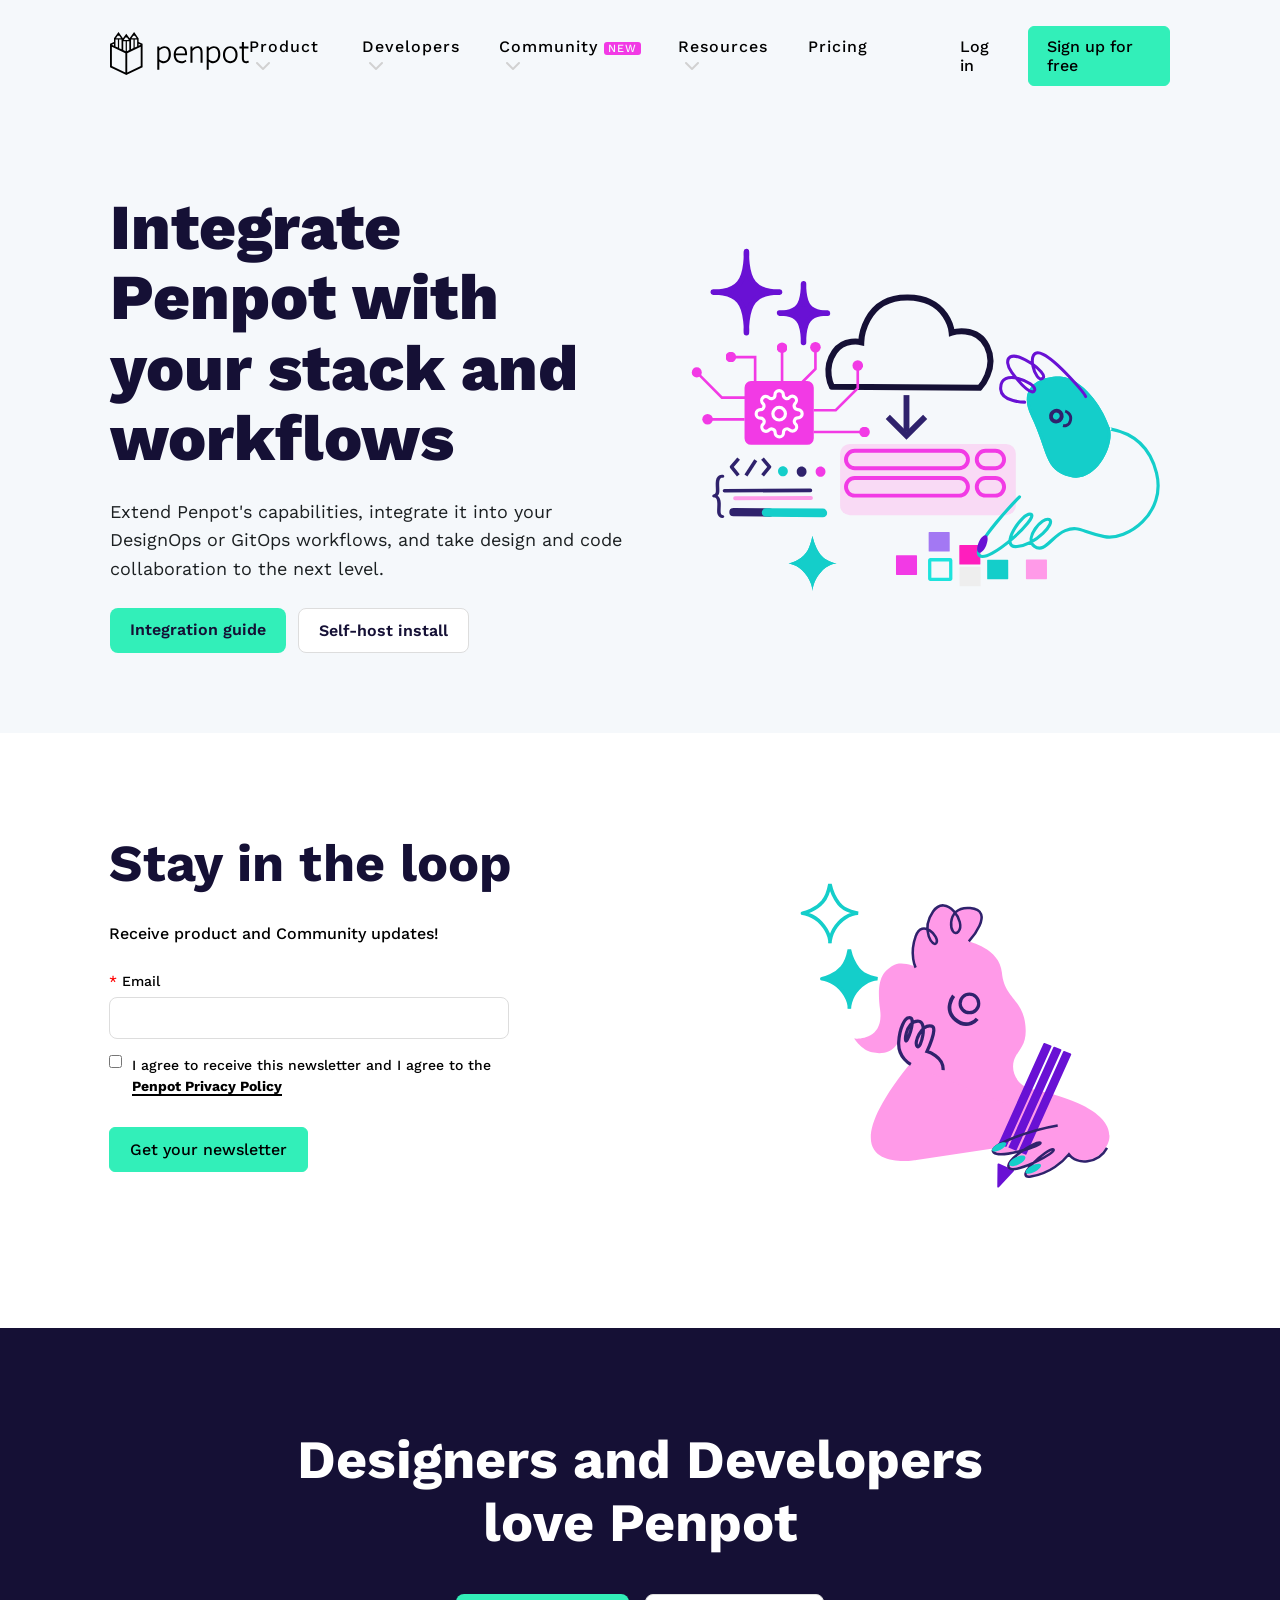
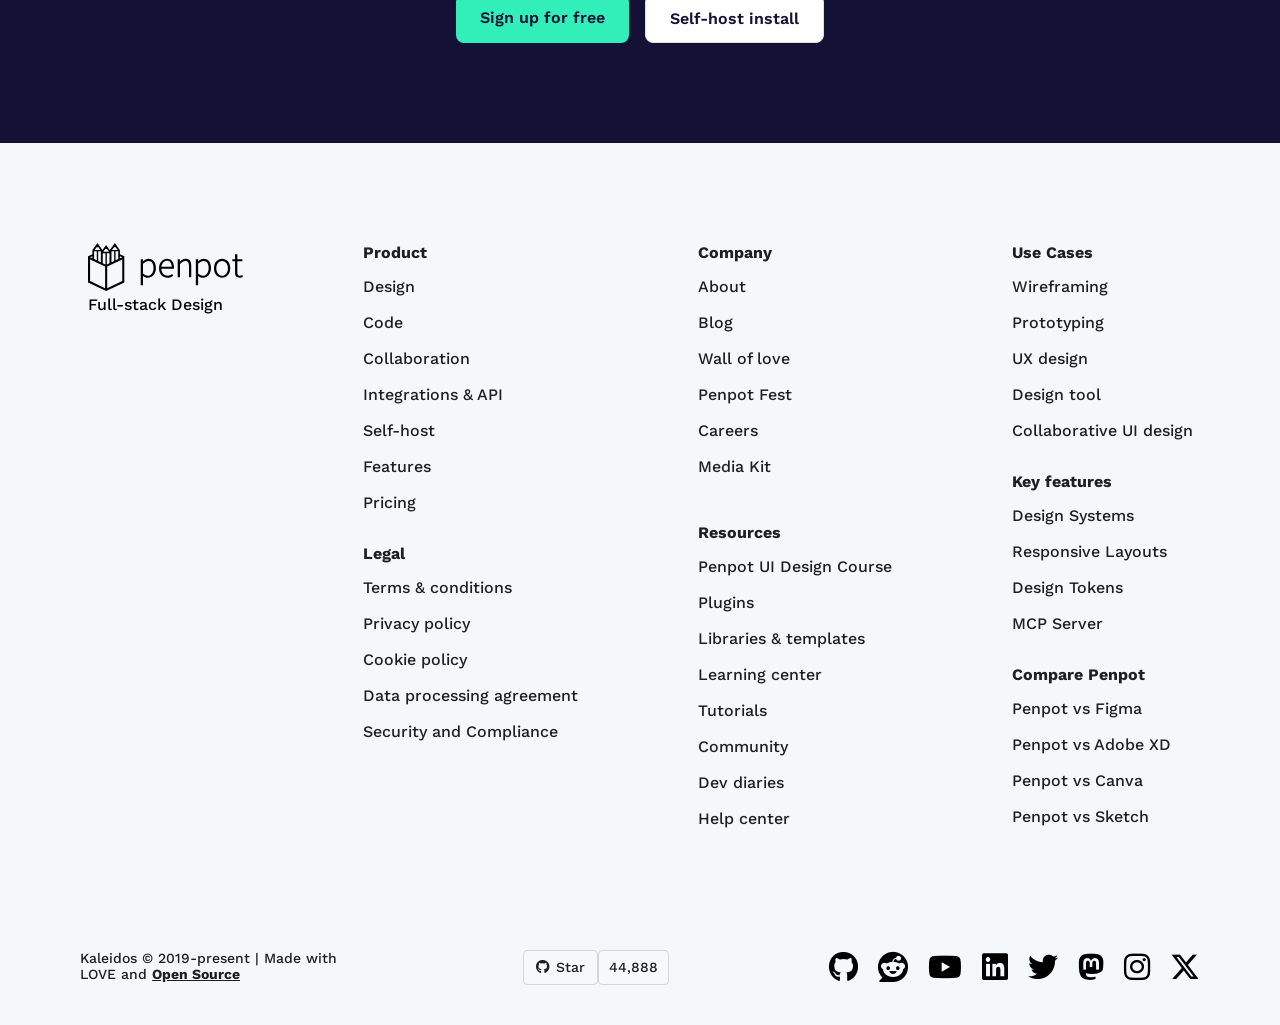
==== index2.html @ 2dfc6cdd "vtoroiPage" ====
<!DOCTYPE html>
<html lang="en">

<head>
    <meta charset="UTF-8">
    <meta name="viewport" content="width=device-width, initial-scale=1.0">
    <title>Penpot2</title>
    <link href="https://fonts.googleapis.com/css2?family=Work+Sans:wght@400;500;600;700&display=swap" rel="stylesheet">
    <link rel="stylesheet" href="https://cdnjs.cloudflare.com/ajax/libs/font-awesome/6.5.0/css/all.min.css">
    <link rel="stylesheet" href="style.css">
    <link rel="stylesheet" href="integration.css">
</head>

<body>
    <div class="wrapper">
        <header>
            <div class="header-logo">
                <a href=""> <img src=".\image\penpot-logo.svg" alt=""> </a>
            </div>

            <nav class="header-nav">
                <div class="nav-item">
                    <a style class="nav-item-seruy" href="">Product <i class="fa-solid fa-chevron-down"></i></a>
                    <div class="dropdown">
                        <a href="">Design</a>
                        <a href="">Code</a>
                        <a href="">Collaboration</a>
                    </div>
                </div>
                <div class="nav-item">
                    <a href="" class="nav-item-seruy">Developers <i class="fa-solid fa-chevron-down"></i></a>
                    <div class="dropdown">
                        <a href="">Self-host</a>
                        <a href="">Integration & API</a>
                        <a href="">Technical Guide</a>
                        <a href="">Changelog</a>
                    </div>
                </div>
                <div class="nav-item">
                    <a href="" class="nav-item-seruy">Community <span class="heaver-nav-badge">NEW</span> <i
                            class="fa-solid fa-chevron-down"></i></a>
                    <div class="dropdown">
                        <a href="">Community space</a>
                        <a href="">Wall of love</a>
                        <a href="">Blog</a>
                        <a href="">Penpost Fest</a>
                        <a href="" class="nav-item-seruy ambassador-link">
                            <div>
                                Ambassador
                                <br>
                                program
                            </div>
                            <span class="heaver-nav-badge-mini">NEW</span>
                        </a>
                    </div>
                </div>
                <div class="nav-item">
                    <a href="" class="nav-item-seruy">Resources <i class="fa-solid fa-chevron-down"></i></a>
                    <div class="dropdown">
                        <a href="">Design</a>
                        <a href="">Code</a>
                        <a href="">Collaboration</a>
                    </div>
                </div>
                <a href="">Pricing</a>

            </nav>

            <div class="header-btns">
                <a href="" class="btn-login">Log in</a>
                <a href="" class="btn-signup">Sign up for free</a>
            </div>
        </header>

    </div>


    <main>

        <div class="wrapper">
            <section class="hero">
                <div class="hero-text">
                    <h1>Integrate Penpot with your stack and workflows</h1>
                    <p>Extend Penpot's capabilities, integrate it into your DesignOps or GitOps workflows, and take
                        design and code collaboration to the next level.</p>
                    <div class="hero-btns">
                        <a href="" class="btn-green">Integration guide</a>
                        <a href="" class="btn-white">Self-host install</a>
                    </div>
                </div>

                <div class="hero-image">
                    <img src="./image/claude.svg" alt="">
                </div>
            </section>
        </div>


        <section class="section10">
            <div class="section10-text">
                <h2>Stay in the loop</h2>
                <p>Receive product and Community updates!</p>
                <form>
                    <div class="form-group">
                        <label><span class="required">*</span> Email</label>
                        <input type="email" placeholder="">
                    </div>

                    <div class="checkbox-group">
                        <input type="checkbox" id="agree">
                        <label for="agree">
                            I agree to receive this newsletter and I agree to the
                            <a href="">Penpot Privacy Policy</a>
                        </label>
                    </div>
                </form>

                <a href="" class="btn-gettt">Get your newsletter</a>
            </div>

            <img src="./image\pink.svg" alt="">
        </section>
        <section class="section-dark">
            <h2>Designers and Developers <br> love Penpot</h2>
            <div class="section-dark-btns">
                <a href="" class="btn-green">Sign up for free</a>
                <a href="" class="btn-white">Self-host install</a>
            </div>
        </section>
    </main>

    <div class="wrapper">
        <footer>
            <div class="footer25">
                <div>
                    <img src=".\image\cutor.svg" alt="">
                    <p>Full-stack Design</p>
                </div>
                <div class="footer25-col">

                    <h4>Product</h4>
                    <a href="">Design</a>
                    <a href="">Code</a>
                    <a href="">Collaboration</a>
                    <a href="">Integrations & API</a>
                    <a href="">Self-host</a>
                    <a href="">Features</a>
                    <a href="">Pricing</a>

                    <p></p>

                    <h4>Legal</h4>
                    <a href="">Terms & conditions</a>
                    <a href="">Privacy policy</a>
                    <a href="">Cookie policy</a>
                    <a href="">Data processing agreement</a>
                    <a href="">Security and Compliance</a>

                </div>

                <div class="footer25-col">
                    <h4>Company</h4>
                    <a href="">About</a>
                    <a href="">Blog</a>
                    <a href="">Wall of love</a>
                    <a href="">Penpot Fest</a>
                    <a href="">Careers</a>
                    <a href="">Media Kit</a>

                    <p></p>
                    <p></p>

                    <h4>Resources</h4>
                    <a href="">Penpot UI Design Course</a>
                    <a href="">Plugins</a>
                    <a href="">Libraries & templates</a>
                    <a href="">Learning center</a>
                    <a href="">Tutorials</a>
                    <a href="">Community</a>
                    <a href="">Dev diaries</a>
                    <a href="">Help center</a>
                </div>
                <div class="footer25-col">
                    <h4>Use Cases</h4>
                    <a href="">Wireframing</a>
                    <a href="">Prototyping</a>
                    <a href="">UX design</a>
                    <a href="">Design tool</a>
                    <a href="">Collaborative UI design</a>

                    <p></p>

                    <h4>Key features</h4>
                    <a href="">Design Systems</a>
                    <a href="">Responsive Layouts</a>
                    <a href="">Design Tokens</a>
                    <a href="">MCP Server</a>

                    <p></p>

                    <h4>Compare Penpot</h4>
                    <a href="">Penpot vs Figma</a>
                    <a href="">Penpot vs Adobe XD</a>
                    <a href="">Penpot vs Canva</a>
                    <a href="">Penpot vs Sketch</a>
                </div>
            </div>

            <div class="footer50">
                <div class="kaleidos">
                    <span>Kaleidos © 2019-present | Made with LOVE and <a href="">Open Source</a></span>
                </div>

                <div class="github">
                    <a href="" class="github1"> <i class="fa-brands fa-github"></i> Star</a>
                    <a href="" class="github2">44,888</a>
                </div>

                <div class="social-links">
                    <a href=""><i class="fa-brands fa-github"></i></a>
                    <a href=""><i class="fa-brands fa-reddit"></i></a>
                    <a href=""><i class="fa-brands fa-youtube"></i></a>
                    <a href=""><i class="fa-brands fa-linkedin"></i></a>
                    <a href=""><i class="fa-brands fa-twitter"></i></a>
                    <a href=""><i class="fa-brands fa-mastodon"></i></a>
                    <a href=""><i class="fa-brands fa-instagram"></i></a>
                    <a href=""><i class="fa-brands fa-x-twitter"></i></a>
                </div>
            </div>

        </footer>
    </div>

</body>

</html>
---- style.css ----
* {
    margin: 0;
    padding: 0;
    box-sizing: border-box;
    font-family: 'Work Sans', sans-serif;
    font-weight: 500;
}

body {
    background-color: #F5F8FB;
}

.wrapper {
    max-width: 1440px;
    margin: 0 auto;
}

.top-banner {
    background: #1a1a1a;
    display: flex;
    align-items: center;
    justify-content: center;
    gap: 30px;
    padding: 9px 20px;
    font-size: 16px;
    letter-spacing: 1px;
}

.top-banner p {
    color: #F5F8FB;
    margin: 0;
}

.banner-btn {
    color: #F5F8FB;
    text-decoration: none;
    border: 1px solid #F5F8FB;
    padding: 6px 16px;
    border-radius: 6px;
}

.banner-btn:hover {
    background: #F5F8FB;
    color: #1a1a1a;
}

header {
    position: sticky;
    top: 0;
    background-color: #F5F8FB;
    display: flex;
    align-items: center;
    justify-content: space-between;
    padding: 26px 110px;
    z-index: 100;
}

.header-logo {
    width: 155px;
    height: 48px;
}

.header-nav {
    display: flex;
    gap: 27px;
    margin-right: 74px;
    letter-spacing: 1px;
}

.header-nav a {
    text-decoration: none;
    color: black;
}

.header-nav a i {
    color: #d1d1d1;
    margin-left: 6px;
}

.header-nav a:hover i {
    color: black;
}

.heaver-nav-badge {
    color: #F5F8FB;
    background: #F23AE5;
    font-size: 11px;
    border-radius: 3px;
    padding: 0 4px;
    margin-right: 4px;
}

.heaver-nav-badge-mini {
    color: #F5F8FB;
    background: #F23AE5;
    font-size: 11px;
    border-radius: 3px;
    padding: 0 4px;
    margin-top: 12px;
}

.nav-item {
    position: relative;
}

.dropdown {
    display: none;
    position: absolute;
    top: 100%;
    left: -8px;
    background: white;
    border-radius: 8px;
    box-shadow: 0 4px 20px rgba(0, 0, 0, 0.1);
    padding: 10px 0;
    min-width: 240px;
}

.dropdown a {
    display: block;
    padding: 10px 20px;
    color: black;
}

.dropdown a:hover {
    background: #f5f5f5;
}

.nav-item-seruy:hover {
    color: #1C2022A6;
    transition: 1s ease;
}

.nav-item:hover .dropdown {
    display: block;
}

.ambassador-link {
    display: flex !important;
    justify-content: space-between;
    align-items: flex-start;
    gap: 10px;
}

.header-btns {
    display: flex;
    align-items: center;
    gap: 10px;
}

.header-btns a {
    color: black;
    text-decoration: none;
}

.btn-login {
    padding: 10px 18px;
    border-radius: 6px;
    transition: 0.7s ease;
}

.btn-login:hover {
    background-color: black;
    color: #32EFB9;
}

.btn-signup {
    background-color: #32EFB9;
    border: 1px solid #32EFB9;
    border-radius: 6px;
    padding: 10px 18px;
}

.btn-signup:hover {
    color: #32EFB9;
    background-color: black;
    border: 1px solid black;
}

.section1 {
    display: flex;
    flex-direction: column;
    align-items: flex-start;
    gap: 30px;
    padding: 30px 115px;
}

.release {
    background-color: #DDE3E9;
    font-size: 12px;
    border-radius: 6px;
    padding: 9px 20px;
    display: inline-flex;
}

.release p {
    display: inline;
    color: #1C2022A6;
    border-bottom: 1px solid transparent;
}

.release a {
    text-decoration: none;
    color: black;
}

.release a:hover {
    border-bottom: 1px solid black;
}

.section1-title h1 {
    color: #151035;
    font-size: 72px;
    font-weight: 700;
    letter-spacing: -2px;
    line-height: 1;
}

.section1-span {
    color: #00D1B8;
    font-weight: 900;
}

.section1-text {
    font-weight: 400;
    font-size: 18px;
    line-height: 1.5;
}

.section1-btns {
    display: flex;
    gap: 20px;
    animation: fadeIn 3s ease forwards;
}

.section1-btns a {
    color: black;
    text-decoration: none;
}

.btn-itsfree {
    background-color: #32EFB9;
    border-radius: 8px;
    padding: 13px 18px;
}

.btn-itsfree:hover {
    background-color: black;
    color: #32EFB9;
}

.btn-selfhost {
    background-color: white;
    border-radius: 8px;
    padding: 13px 18px;
}

.btn-selfhost:hover {
    background-color: black;
    color: white;
}

.section1-mini {
    color: #1C2022A6;
    font-size: 12px;
    text-decoration: none;
}

.section2 {
    padding: 20px 70px;
}

video {
    height: 730px;
    width: 100%;
    object-fit: cover;
    border-radius: 12px;

}

.section3 {
    padding: 20px 70px;
}

.section3-title {
    margin-top: 100px;
}

.section3-title h2 {
    font-size: 54px;
    color: #151035;
    font-weight: 700;
    text-align: center;
}

.section3-title span {
    color: #F23AE5;
    font-weight: 700;
}

.section3-title p {
    color: #1C2022A6;
    text-align: center;
    font-size: 32px;
    margin-top: 45px;
}

@keyframes fadeIn {
    from {
        opacity: 0;
    }

    to {
        opacity: 1;
    }
}

.section3-title {
    animation: fadeIn 3s ease forwards;
}

.section3 img {
    padding: 90px 120px;
}

.section4 {
    padding: 100px 0px;
}

.section4-title h2 {
    font-size: 54px;
    color: #151035;
    font-weight: 700;
    text-align: center;
}

.section4-title span {
    color: #C8A2FF;
    font-weight: 700;
}

.section4-parallax {
    display: flex;
    flex-direction: column;
    align-items: flex-start;
    gap: 10px;
    padding: 70px 0px;
}

.real-btn-1 {
    padding: 50px 170px;
    background: white;
    cursor: pointer;
    border: none;
    border-left: 4px solid #00D1B8;
    display: flex;
    text-align: left;
}

.textInButton {
    display: flex;
    text-align: left;
}



.section5 {
    display: flex;
    align-items: center;
    gap: 190px;
    padding: 80px 0px;
    padding-left: 50px;
    padding-right: 194px;
}

.section5-text {
    display: flex;
    flex-direction: column;
    gap: 20px;
}

.section5 img {
    width: 514px;
    height: 467px;
}

.section5 h3 {
    font-size: 32px;
    color: #151035;
    font-weight: 800;
}

.section5 p {
    font-size: 18px;
    font-weight: 400;
    line-height: 1.5;
}

.section5 a {
    text-decoration: none;
    font-size: 16px;
    color: #1B1B18;
    border-radius: 8px;
    background-color: white;
    padding: 12px 20px;
    align-self: flex-start;
}

.section5 a:hover {
    background-color: black;
    color: white;
}

.section6 {
    display: flex;
    align-items: center;
    gap: 100px;
    padding: 50px 0px;
    padding-left: 50px;
    padding-right: 220px;
}

.section6-text {
    display: flex;
    flex-direction: column;
    gap: 20px;
}

.section6 h3 {
    font-size: 32px;
    color: #151035;
    font-weight: 700;
}

.section6 p {
    color: #1C2022;
    font-size: 18px;
    line-height: 1.5;
}

.section6 img {
    width: 514px;
    height: 467px;
}

.section7 {
    display: flex;
    align-items: center;
    padding: 40px 0px;
    padding-left: 50px;
    padding-right: 100px;
    gap: 180px;
}

.section7 img {
    width: 514px;
    height: 467px;
}

.section7-text {
    display: flex;
    flex-direction: column;
    gap: 20px;
}

.section7 h3 {
    font-size: 32px;
    color: #151035;
    font-weight: 800;
}

.section7 p {
    font-size: 18px;
    font-weight: 400;
    line-height: 1.5;
}

.section7 a {
    text-decoration: none;
    font-size: 16px;
    color: #1B1B18;
    border-radius: 8px;
    background-color: white;
    padding: 12px 20px;
    align-self: flex-start;
}

.section7 a:hover {
    background-color: black;
    color: white;
}

.section8 {
    display: flex;
    flex-direction: column;
    padding: 100px 0px;
}

.section8-title {
    display: flex;
    flex-direction: column;
    text-align: center;
    gap: 20px;
}

.section8-title h2 {
    color: #151035;
    font-weight: 700;
    font-size: 54px;
}

.section8-title p {
    font-size: 20px;
    color: #1C2022;
    line-height: 1.5;
}

.section8-logos {
    display: flex;
    flex-direction: column;
    padding: 60px 120px;
    gap: 50px;
}

.section8-logos-top {
    display: flex;
    gap: 60px;
}

.section8-logos-pd {
    width: 234px;
    height: 67px;
}

.section8-logos-tdh {
    width: 151px;
    height: 43px;
}

.section-logos-bottom {
    display: flex;
    gap: 30px;
}

.section-logos-bottom img {
    width: 169px;
    height: 49px;
}

.section8-bottom {
    display: flex;
    justify-content: center;
}

.more-love {
    text-decoration: none;
    color: black;
    border-bottom: 2px solid #00D1B8;
}

.section9 {
    display: flex;
    flex-direction: column;
    gap: 80px;
    padding-bottom: 100px;
}

.section9-title {
    display: flex;
    justify-content: center;
}

.section9-title h2 {
    color: #151035;
    font-size: 52px;
    font-weight: 700;
}

.section9-title-span {
    color: #00D1B8;
    font-weight: 700;
}

.cards-container {
    display: flex;
    justify-content: center;
    gap: 20px;
}

.card {
    width: 400px;
    background: white;
    border-radius: 12px;
    overflow: hidden
}

.card-image img {
    width: 400px;
    height: 216px;
    object-fit: cover;
    border-radius: 8px;
}

.card-content {
    padding: 24px;
    display: flex;
    flex-direction: column;
    gap: 16px;
}

.card-content h3 {
    font-size: 24px;
    font-weight: 700;
    color: #151035;
}

.card-content p {
    font-size: 16px;
    line-height: 1.5;
    color: #555;
}

.card-content a {
    text-decoration: none;
    color: #151035;
    align-self: flex-start;
    border-bottom: 2px solid transparent;
}

.card-content a:hover {
    border-bottom: 2px solid #00D1B8;
}

.kaka {
    display: flex;
    justify-content: center;
}

.parasha {
    text-decoration: none;
    color: black;
    background-color: #32EFB9;
    padding: 10px 20px;
    align-self: flex-start;
    display: flex;
    border-radius: 8px;
}

.parasha:hover {
    background-color: black;
    color: #32EFB9;
}

.section10 {
    display: flex;
    justify-content: center ;
    gap: 250px;
    background-color: white;
    padding: 100px 0px;
}

.section10-text {
    display: flex;
    flex-direction: column;
    gap: 30px;
}

.section10-text h2 {
    color: #151035;
    font-weight: 700;
    font-size: 52px;
}

.section10 img {
    width: 410px;
    height: 395px;
}

form {
    display: flex;
    flex-direction: column;
    gap: 16px;
    width: 400px;
}

.form-group {
    display: flex;
    flex-direction: column;
    gap: 8px;
}

.form-group label {
    font-size: 14px;
}

.required {
    color: red;
}

input[type="email"] {
    padding: 10px;
    border: 1px solid #ddd;
    border-radius: 8px;
    outline: none;
    font-size: 16px;
    height: 42px;
}

input[type="email"]:focus {
    border: 1px solid #aaa;
}

.checkbox-group {
    display: flex;
    align-items: flex-start;
    gap: 10px;
}

.checkbox-group label {
    font-size: 14px;
    line-height: 1.5;
}

.checkbox-group a {
    color: black;
    font-weight: 700;
    text-decoration: none;
    border-bottom: 2px solid black;
}

.btn-gettt {
    background-color: #32EFB9;
    border: 1px solid #32EFB9;
    border-radius: 6px;
    padding: 12px 20px;
    text-decoration: none;
    color: black;
    align-self: flex-start;
}

.btn-gettt:hover {
    color: #32EFB9;
    background-color: black;
    border: 1px solid black;
}

.section-dark {
    background-color: #151035;
    display: flex;
    flex-direction: column;
    align-items: center;
    justify-content: center;
    gap: 40px;
    padding: 100px 70px;
    margin-bottom: 100px
}

.section-dark h2 {
    color: white;
    font-size: 54px;
    font-weight: 700;
    text-align: center;
}

.section-dark-btns {
    display: flex;
    gap: 16px;
}

.section-dark-btns a {
    text-decoration: none;
    padding: 14px 24px;
    border-radius: 8px;
    font-weight: 600;
}

.btn-green {
    background-color: #32EFB9;
    color: #151035;
}

.btn-white {
    background-color: white;
    color: #151035;
    border: 1px solid #ddd;
}

.btn-green:hover {
    background-color: white;
}

.btn-white:hover {
    background-color: #151035;
    color: white;
}

.footer25 {
    display: flex;
    justify-content: center;
    gap: 120px;
    padding-bottom: 120px;
}

.footer25 img {
    width: 155px;
    height: 48px;
}

.footer25-col {
    display: flex;
    flex-direction: column;
    gap: 15px;
}

.footer25-col a {
    text-decoration: none;
    color: #1C2022;
    border-bottom: 2px solid transparent;
}

.footer25-col a:hover {
    border-bottom: 2px solid black;
    align-self: flex-start;
}

.footer25-col h4 {
    color: #1C2022;
    font-weight: 700;
}

.footer50 {
    display: flex;
    gap: 160px;
    padding-bottom: 40px;
    margin: 0px 80px;
}

.kaleidos {
    font-size: 14px;
    color: #1C2022;
}

.kaleidos a {
    color: #1C2022;
    font-weight: 700;
}

.social-links {
    display: flex;
    gap: 20px;
    align-items: center;
}

.social-links a {
    color: black;
    text-decoration: none;
    font-size: 30px;
}

.social-links a:hover {
    opacity: 0.6;
}


.github {
    display: flex;
    font-size: 14px;
}

.github a{
    text-decoration: none;
}

.github1 {
    border: 1px solid #d0d7de;
    padding: 6px 12px;
    background-color: #f6f8fa;
    border-radius: 4px;
    display: flex;
    align-items: center;
    gap: 6px;
    transition: background-color 0.2s ease;
    color: #1C2022;
}

.github1:hover {
    background-color: #e8ecf0;
}

.github2 {
    border: 1px solid #d0d7de;
    padding: 6px 10px;
    background-color: #f6f8fa;
    border-radius: 4px;
    display: flex;
    align-items: center;
    gap: 6px;
    color: #1C2022;
}

.github2:hover {
    color: red;
}
---- integration.css ----
.hero {
    display: flex;
    align-items: center;
    justify-content: space-between;
    padding: 80px 110px;
    gap: 60px;
}

.hero-text {
    display: flex;
    flex-direction: column;
    gap: 24px;
    max-width: 550px;
}

.hero-text h1 {
    font-size: 64px;
    font-weight: 800;
    color: #151035;
    line-height: 1.1;
}

.hero-text p {
    font-size: 18px;
    font-weight: 400;
    color: #1C2022;
    line-height: 1.6;
}

.hero-btns {
    display: flex;
    gap: 12px;
}

.hero-btns a {
    text-decoration: none;
    padding: 12px 20px;
    border-radius: 8px;
    font-weight: 600;
}

.hero-image img {
    width: 488px;
    height: 368px;
}
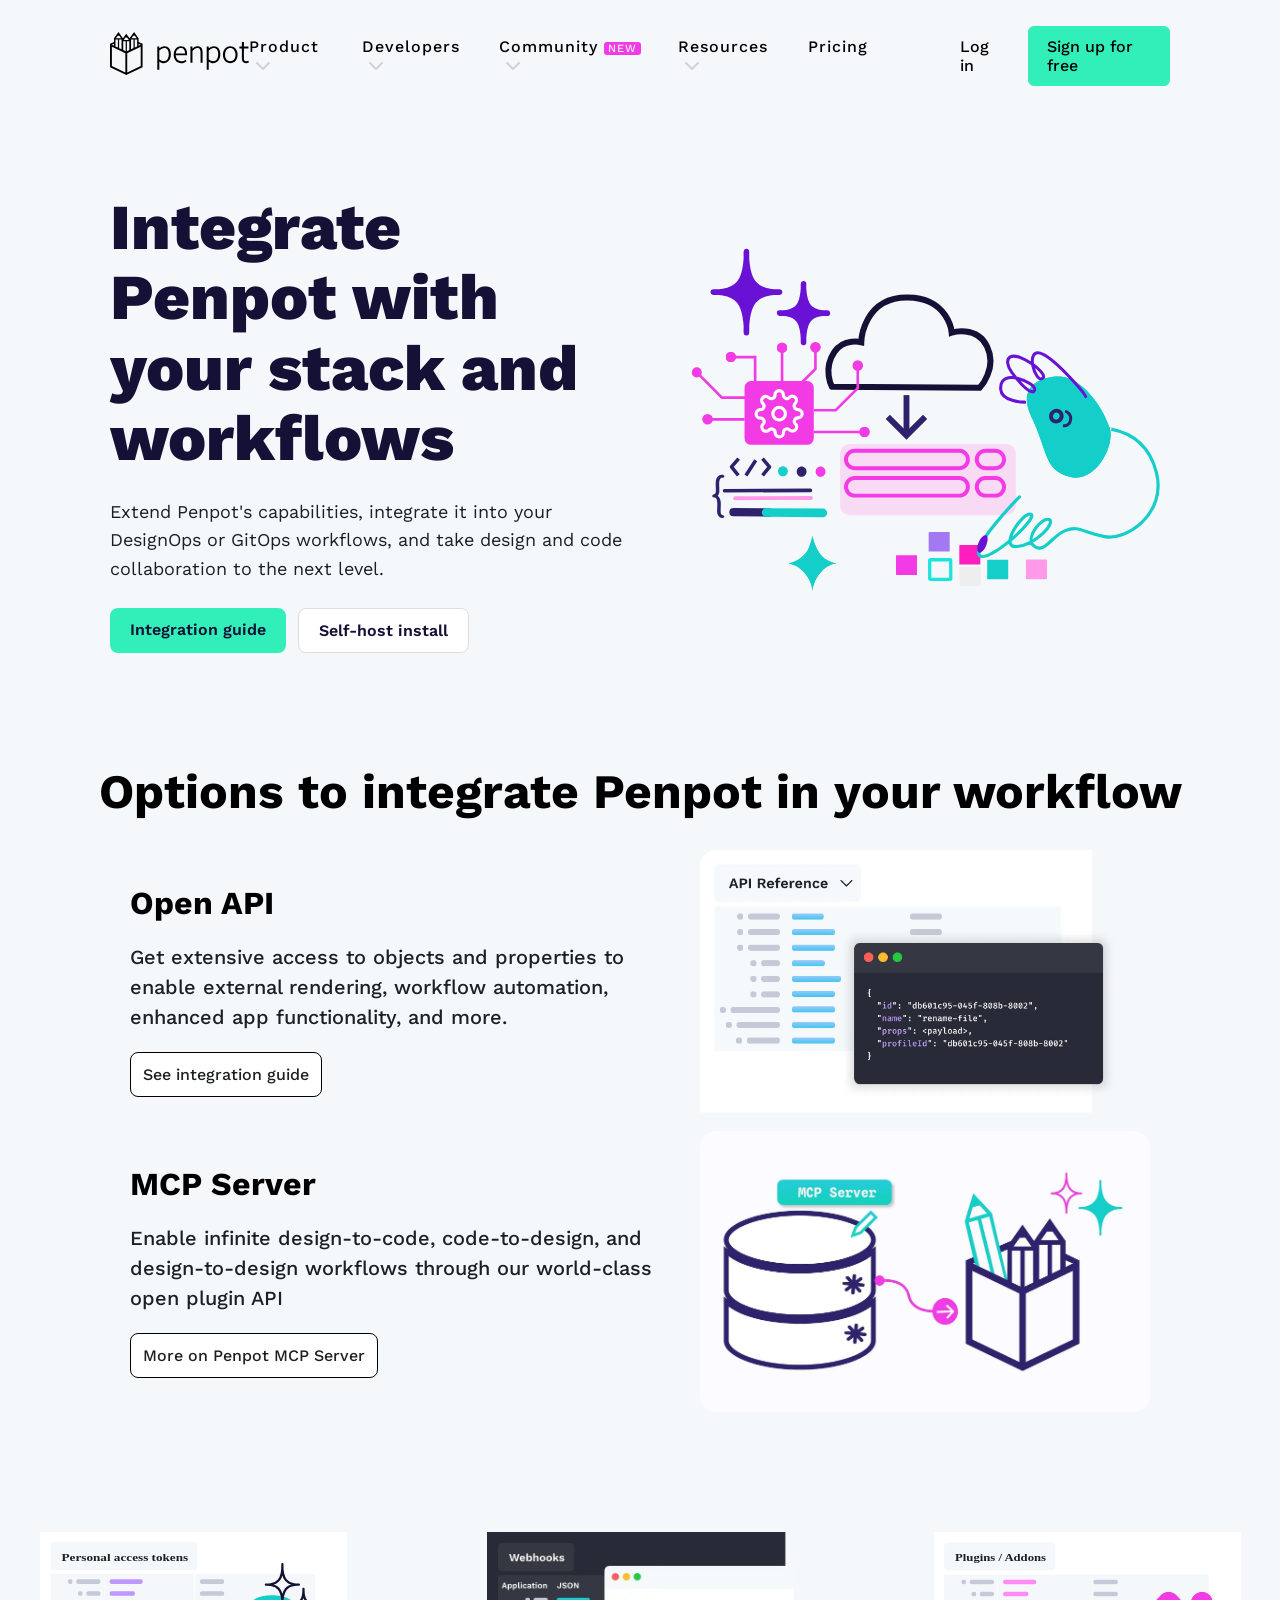
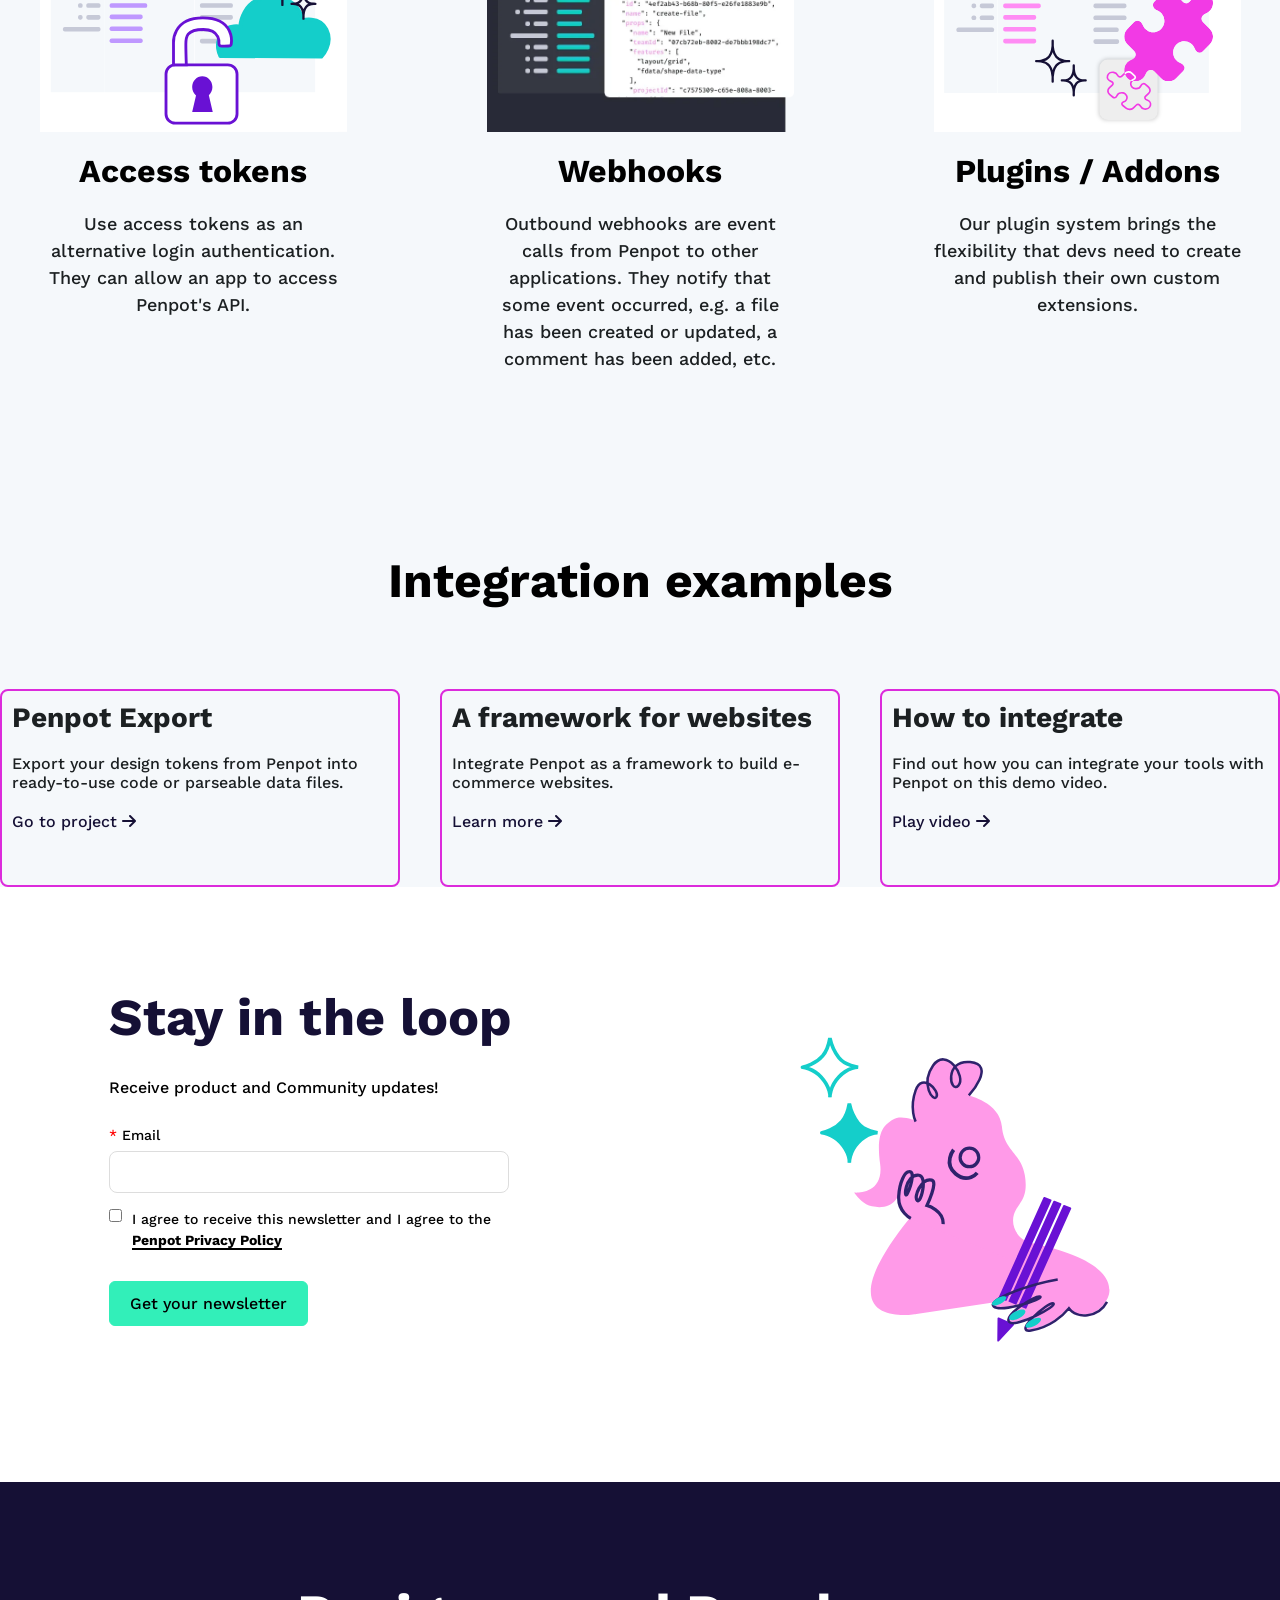
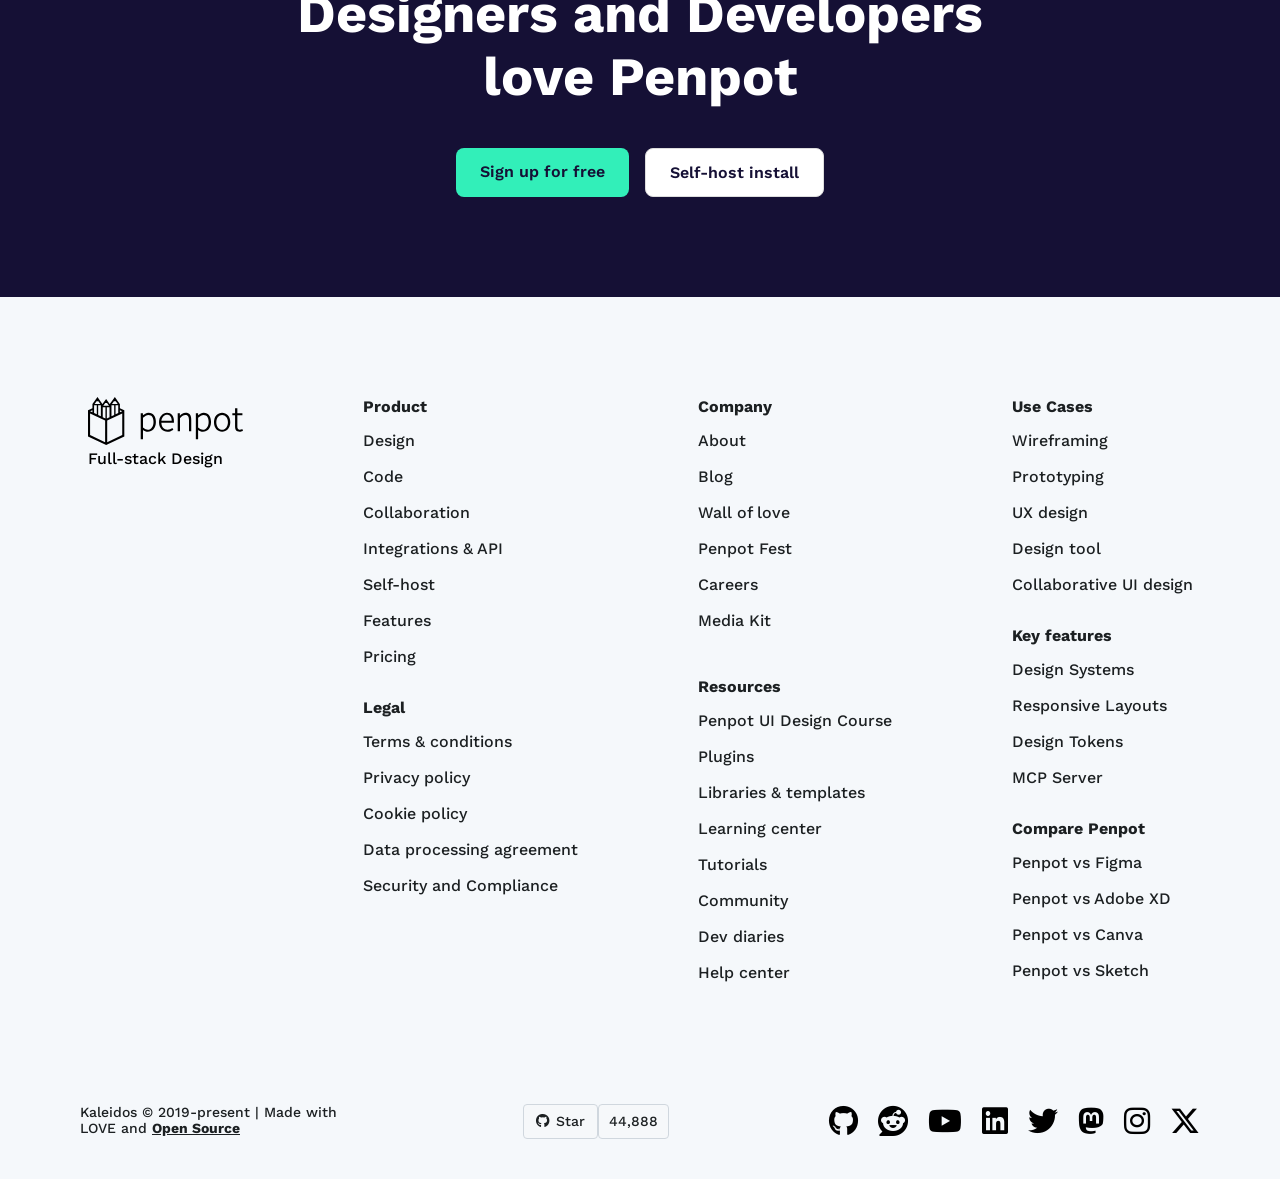
==== commit 6359e9b3: "page_complete" ====
--- a/index2.html
+++ b/index2.html
@@ -93,6 +93,79 @@
                     <img src="./image/claude.svg" alt="">
                 </div>
             </section>
+
+            <div class="optionDiv">
+                <h2>Options to integrate Penpot in your workflow</h2>
+            </div>
+
+            <div class="optionDivTop">
+                <div class="optionDivTopText">
+                    <h3>Open API</h3>
+                    <p>Get extensive access to objects and properties to enable external rendering, workflow automation,
+                        enhanced app functionality, and more.</p>
+                    <a href="">See integration guide</a>
+                </div>
+                <img src="./image\API.webp" alt="">
+            </div>
+
+            <div class="optionDivTop">
+                <div class="optionDivTopText">
+                    <h3>MCP Server</h3>
+                    <p>Enable infinite design-to-code, code-to-design, and design-to-design workflows through our
+                        world-class open plugin API</p>
+                    <a href="">
+                        More on Penpot MCP Server</a>
+                </div>
+                <img src="./image\mcpp.webp" alt="">
+            </div>
+
+            <div class="carton">
+                <div class="karton">
+                    <img src="./\image\a.svg" alt="">
+                    <h3>Access tokens</h3>
+                    <p>Use access tokens as an alternative login authentication. They can allow an app to access
+                        Penpot's API.</p>
+                </div>
+                <div class="karton">
+                    <img src="./image\qwe.webp" alt="">
+                    <h3>Webhooks</h3>
+                    <p>Outbound webhooks are event calls from Penpot to other applications. They notify that some event
+                        occurred, e.g. a file has been created or updated, a comment has been added, etc.</p>
+                </div>
+                <div class="karton">
+                    <img src="./\image\c.svg" alt="">
+                    <h3>Plugins / Addons</h3>
+                    <p>Our plugin system brings the flexibility that devs need to create and publish their own custom
+                        extensions. </p>
+                </div>
+            </div>
+
+            <div class="integrate1">
+                <h2 class="integrate">Integration examples</h2>
+            </div>
+
+            <div class="raspologat">
+                <div class="palaha">
+                    <h3>Penpot Export
+                    </h3>
+                    <p>Export your design tokens from Penpot into ready-to-use code or parseable data files.</p>
+                    <a href="">Go to project <i class="fa-solid fa-arrow-right"></i></a>
+                </div>
+
+                <div class="palaha">
+                    <h3>A framework for websites</h3>
+                    <p>Integrate Penpot as a framework to build
+                        e-commerce websites. </p>
+                    <a href="">Learn more <i class="fa-solid fa-arrow-right"></i></a>
+                </div>
+
+                <div class="palaha">
+                    <h3>How to integrate</h3>
+                    <p>Find out how you can integrate your tools with Penpot on this demo video.</p>
+                    <a href="">Play video <i class="fa-solid fa-arrow-right"></i></a>
+                </div>
+            </div>
+
         </div>
 
 
--- a/style.css
+++ b/style.css
@@ -899,8 +899,74 @@
 
 .github2:hover {
     color: red;
-} 
-
-
-
-
+}
+
+.section44 {
+    display: flex;
+    gap: 60px;
+    padding: 80px 110px;
+    align-items: center;
+}
+
+.tabs {
+    display: flex;
+    flex-direction: column;
+    gap: 24px;
+    min-width: 300px;
+}
+
+.tab {
+    padding: 10px 20px;
+    border-left: 3px solid transparent;
+    cursor: pointer;
+    opacity: 0.4;
+}
+
+.tab.active {
+    border-left: 3px solid #00D1B8;
+    opacity: 1;
+}
+
+.tab h3 {
+    font-size: 20px;
+    font-weight: 700;
+    color: #151035;
+}
+
+.tab p {
+    font-size: 14px;
+    color: #1C2022;
+    margin-top: 6px;
+}
+
+.tab-image {
+    display: none;
+    width: 700px;
+    height: 500px;
+    border-radius: 12px;
+}
+
+.tab-image.active {
+    display: block;
+}
+
+.tabs a {
+    text-decoration: none;
+    color: #151035;
+    font-weight: 600;
+    font-size: 16px;
+    background: white;
+    padding: 12px 20px;
+    border-radius: 8px;
+    align-self: flex-start;
+    margin-top: 10px;
+}
+
+.tabs a:hover {
+    background: black;
+    color: white;
+}
+
+
+
+
--- a/integration.css
+++ b/integration.css
@@ -42,4 +42,151 @@
 .hero-image img {
     width: 488px;
     height: 368px;
+}
+
+.optionDiv {
+    display: flex;
+    justify-content: center;
+    padding: 30px;
+}
+
+.optionDiv h2 {
+    font-size: 48px;
+    color: black;
+    font-weight: 700;
+}
+
+.optionDivTop {
+    display: flex;
+    justify-content: space-between;
+    align-items: center;
+    padding: 0px 130px;
+}
+
+.optionDivTopText {
+    max-width: 550px;
+    display: flex;
+    flex-direction: column;
+    gap: 20px;
+}
+
+.optionDivTopText h3 {
+    font-size: 32px;
+    color: black;
+    font-weight: 700;
+}
+
+.optionDivTopText p {
+    font-size: 20px;
+    color: #1C2022;
+    line-height: 1.5;
+}
+
+.optionDivTopText a {
+    border: 1px solid black;
+    background-color: white;
+    text-decoration: none;
+    color: #1C2022;
+    border-radius: 8px;
+    align-self: flex-start;
+    padding: 12px;
+}
+
+.optionDivTopText a:hover {
+    background-color: black;
+    color: white;
+}
+
+.optionDivTop img {
+    width: 450px;
+    height: 281px;
+    border-radius: 16px;
+}
+
+.carton {
+    margin-top: 120px;
+    display: flex;
+    justify-content: center;
+    gap: 140px;
+}
+
+.carton img {
+    width: 307px;
+    height: 200px;
+}
+
+.karton {
+    display: flex;
+    flex-direction: column;
+    gap: 20px;
+    max-width: 307px;
+    margin-bottom: 100px;
+}
+
+.karton h3 {
+    font-size: 32px;
+    color: black;
+    font-weight: 700;
+    text-align: center;
+}
+
+.karton p {
+    font-size: 18px;
+    color: #1C2022;
+    line-height: 1.5;
+    text-align: center;
+}
+
+.integrate1 {
+    display: flex;
+    justify-content: center;
+    margin: 80px 0px;
+}
+
+.integrate {
+    font-size: 48px;
+    color: black;
+    font-weight: 700;
+}
+
+.raspologat {
+    display: flex;
+    justify-content: center;
+    gap: 40px;
+}
+
+.palaha {
+    display: flex;
+    flex-direction: column;
+    max-width: 400px;
+    gap: 20px;
+    border: 2px solid rgb(220, 43, 220);
+    border-radius: 8px;
+    padding: 0px 10px;
+    padding-top: 10px;
+    padding-bottom: 50px;
+}
+
+.palaha h3 {
+    font-size: 28px;
+    color: #1C2022;
+    font-weight: 700;
+}
+
+.palaha p {
+    font-size: 16px;
+    color: #1C2022;
+}
+
+.palaha a {
+    text-decoration: none;
+    color: #151035;
+    border-bottom: 2px solid transparent;
+    padding-bottom: 2px;
+}
+
+.palaha a:hover {
+    border-bottom: 2px solid #32EFB9;
+    padding-bottom: 2px;
+    align-self: flex-start;
 }
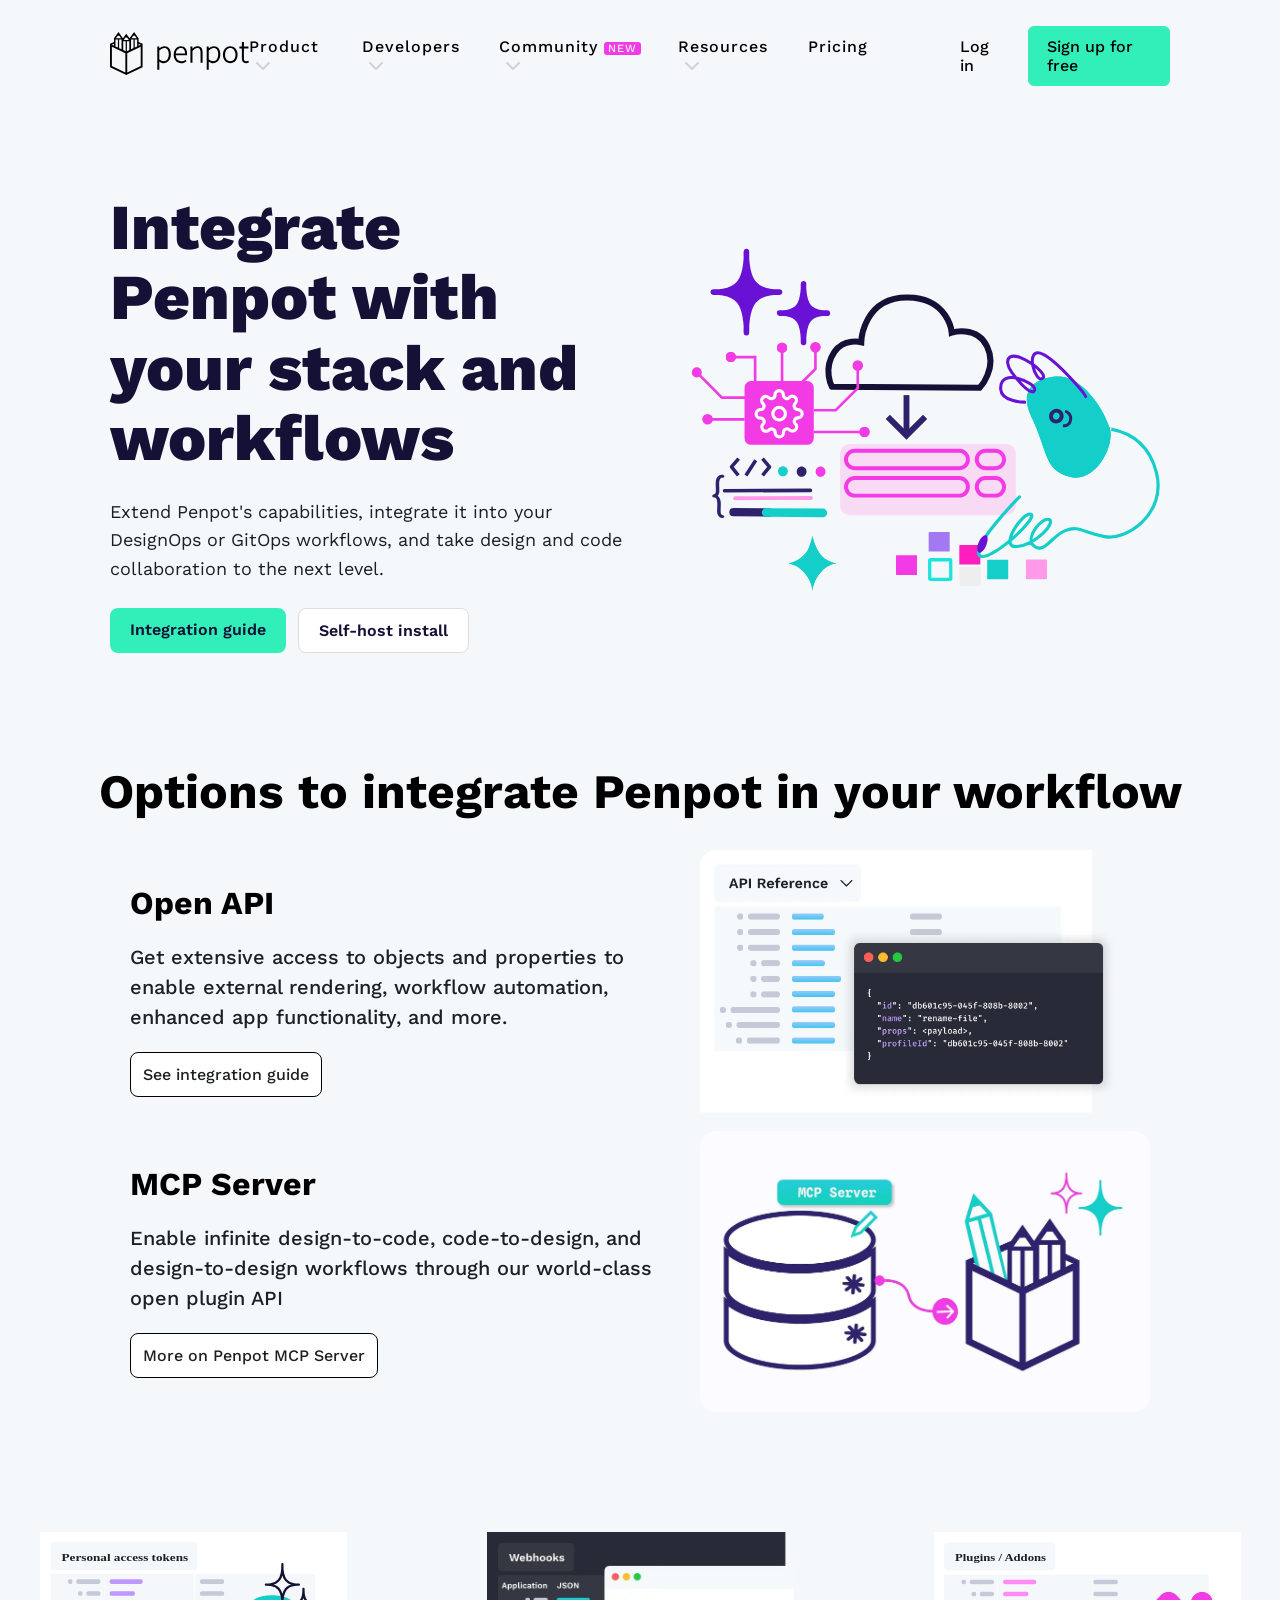
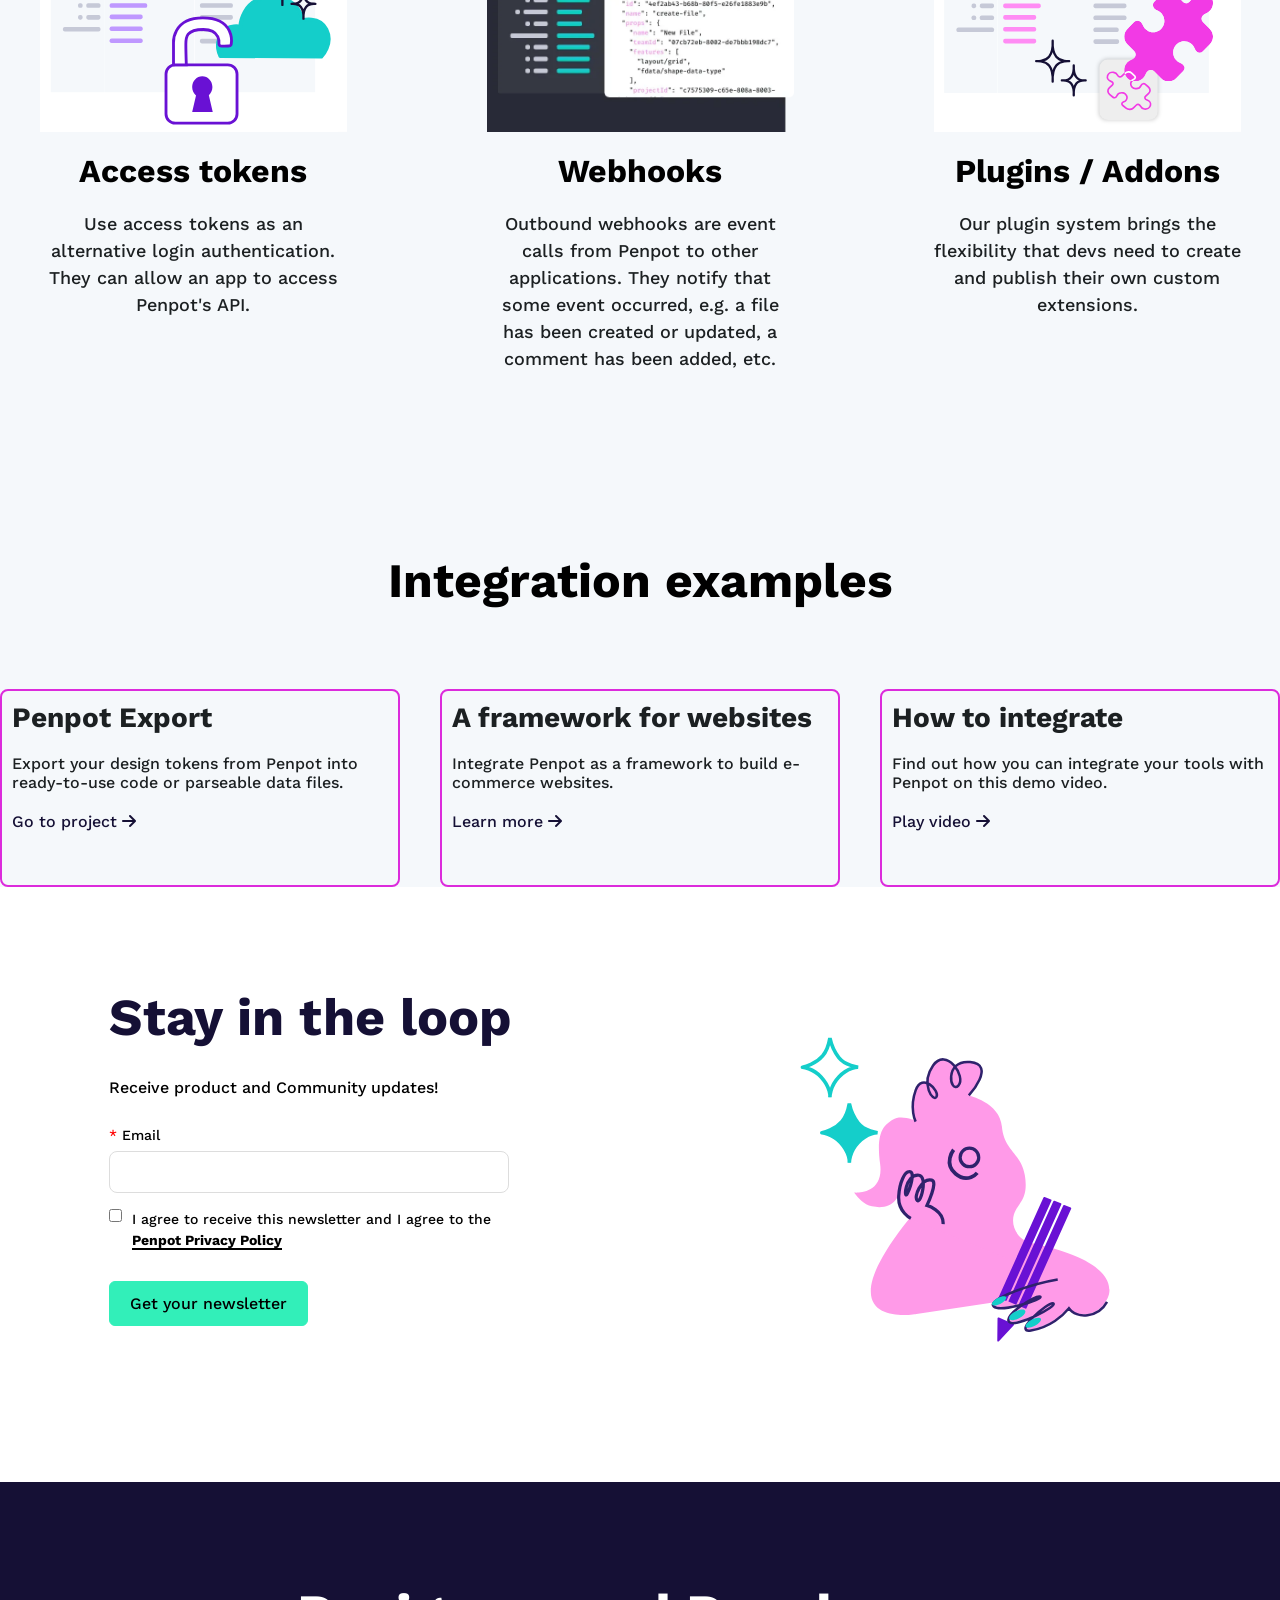
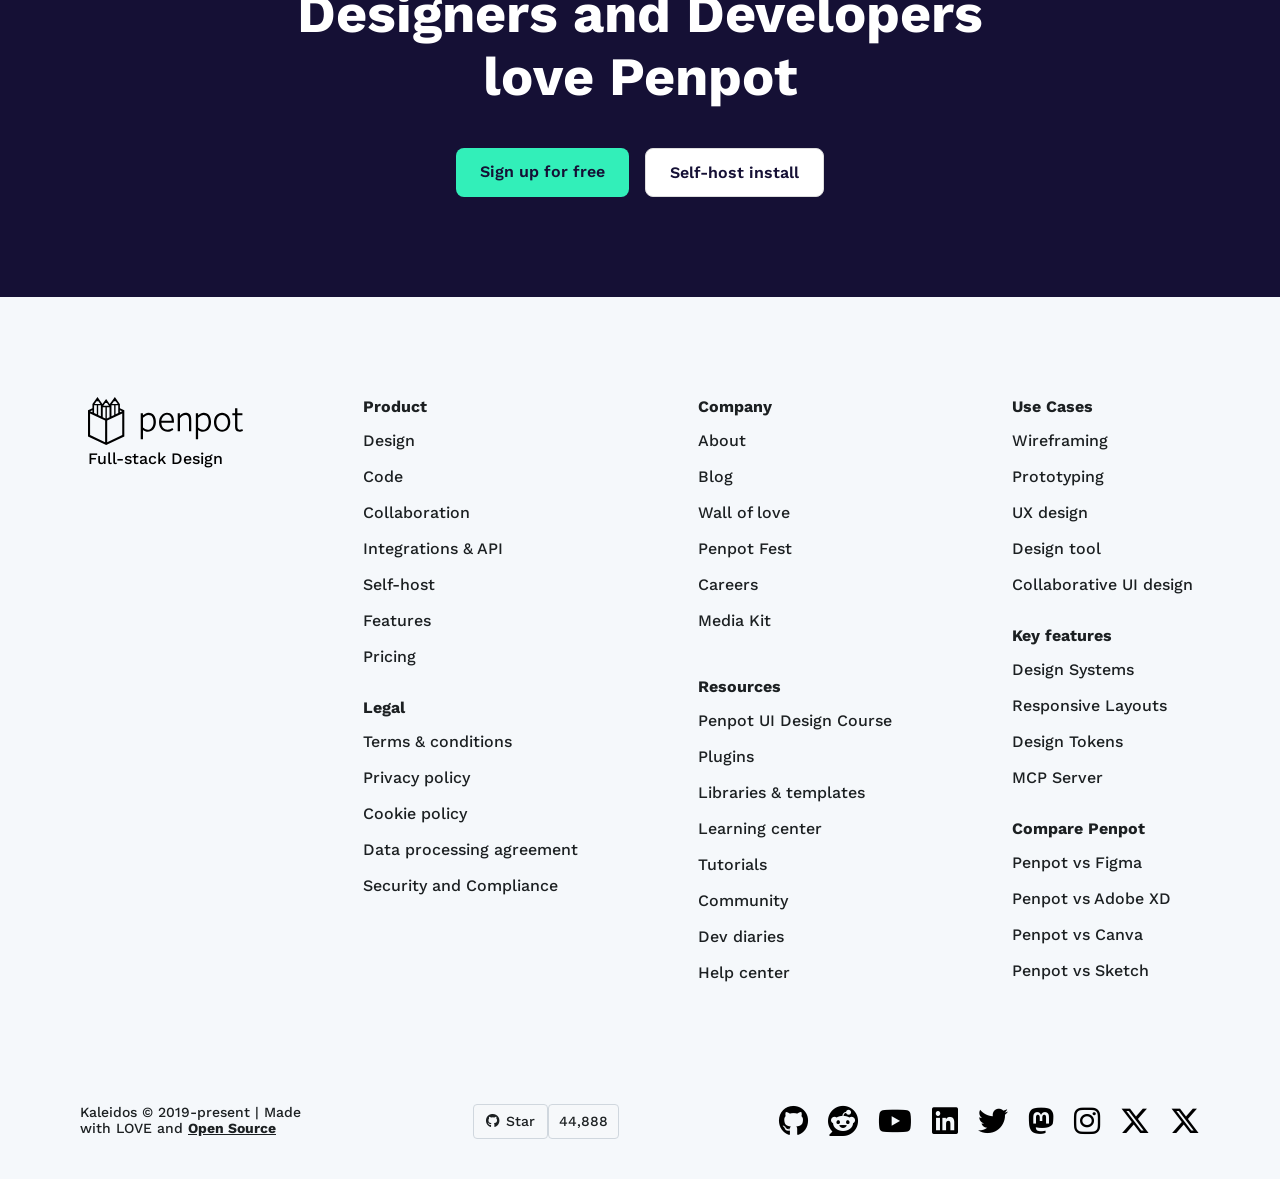
==== commit 529b5e75: "feature/RBEK-423: duplicate twitter icon" ====
--- a/index2.html
+++ b/index2.html
@@ -12,67 +12,71 @@
 </head>
 
 <body>
-    <div class="wrapper">
-        <header>
-            <div class="header-logo">
-                <a href=""> <img src=".\image\penpot-logo.svg" alt=""> </a>
-            </div>
-
-            <nav class="header-nav">
-                <div class="nav-item">
-                    <a style class="nav-item-seruy" href="">Product <i class="fa-solid fa-chevron-down"></i></a>
-                    <div class="dropdown">
-                        <a href="">Design</a>
-                        <a href="">Code</a>
-                        <a href="">Collaboration</a>
-                    </div>
-                </div>
-                <div class="nav-item">
-                    <a href="" class="nav-item-seruy">Developers <i class="fa-solid fa-chevron-down"></i></a>
-                    <div class="dropdown">
-                        <a href="">Self-host</a>
-                        <a href="">Integration & API</a>
-                        <a href="">Technical Guide</a>
-                        <a href="">Changelog</a>
-                    </div>
-                </div>
-                <div class="nav-item">
-                    <a href="" class="nav-item-seruy">Community <span class="heaver-nav-badge">NEW</span> <i
-                            class="fa-solid fa-chevron-down"></i></a>
-                    <div class="dropdown">
-                        <a href="">Community space</a>
-                        <a href="">Wall of love</a>
-                        <a href="">Blog</a>
-                        <a href="">Penpost Fest</a>
-                        <a href="" class="nav-item-seruy ambassador-link">
-                            <div>
-                                Ambassador
-                                <br>
-                                program
-                            </div>
-                            <span class="heaver-nav-badge-mini">NEW</span>
-                        </a>
-                    </div>
-                </div>
-                <div class="nav-item">
-                    <a href="" class="nav-item-seruy">Resources <i class="fa-solid fa-chevron-down"></i></a>
-                    <div class="dropdown">
-                        <a href="">Design</a>
-                        <a href="">Code</a>
-                        <a href="">Collaboration</a>
-                    </div>
-                </div>
-                <a href="">Pricing</a>
-
-            </nav>
-
-            <div class="header-btns">
-                <a href="" class="btn-login">Log in</a>
-                <a href="" class="btn-signup">Sign up for free</a>
-            </div>
-        </header>
-
-    </div>
+    <header>
+        <div class="header-logo">
+            <a href=""> <img src=".\image\penpot-logo.svg" alt=""> </a>
+        </div>
+
+        <nav class="header-nav">
+            <div class="nav-item">
+                <a style class="nav-item-seruy" href="">Product <i class="fa-solid fa-chevron-down"></i></a>
+                <div class="dropdown">
+                    <a href="">Design</a>
+                    <a href="">Code</a>
+                    <a href="">Collaboration</a>
+                </div>
+            </div>
+            <div class="nav-item">
+                <a href="" class="nav-item-seruy">Developers <i class="fa-solid fa-chevron-down"></i></a>
+                <div class="dropdown">
+                    <a href="">Self-host</a>
+                    <a href="">Integration & API</a>
+                    <a href="">Technical Guide</a>
+                    <a href="">Changelog</a>
+                </div>
+            </div>
+            <div class="nav-item">
+                <a href="" class="nav-item-seruy">Community <span class="heaver-nav-badge">NEW</span> <i
+                        class="fa-solid fa-chevron-down"></i></a>
+                <div class="dropdown">
+                    <a href="">Community space</a>
+                    <a href="">Wall of love</a>
+                    <a href="">Blog</a>
+                    <a href="">Penpost Fest</a>
+                    <a href="" class="nav-item-seruy ambassador-link">
+                        <div>
+                            Ambassador
+                            <br>
+                            program
+                        </div>
+                        <span class="heaver-nav-badge-mini">NEW</span>
+                    </a>
+                </div>
+            </div>
+            <div class="nav-item">
+                <a href="" class="nav-item-seruy">Resources <i class="fa-solid fa-chevron-down"></i></a>
+                <div class="dropdown">
+                    <a href="">Design</a>
+                    <a href="">Code</a>
+                    <a href="">Collaboration</a>
+                </div>
+            </div>
+            <a href="">Pricing</a>
+
+        </nav>
+
+        <div class="header-btns">
+            <a href="" class="btn-login">Log in</a>
+            <a href="" class="btn-signup">Sign up for free</a>
+        </div>
+
+        <div class="burger">
+            <span></span>
+            <span></span>
+            <span></span>
+        </div>
+
+    </header>
 
 
     <main>
@@ -298,12 +302,62 @@
                     <a href=""><i class="fa-brands fa-mastodon"></i></a>
                     <a href=""><i class="fa-brands fa-instagram"></i></a>
                     <a href=""><i class="fa-brands fa-x-twitter"></i></a>
+                    <a href=""><i class="fa-brands fa-x-twitter"></i></a>
                 </div>
             </div>
 
         </footer>
     </div>
 
+    <div class="mobile-overlay"></div>
+    <div class="mobile-menu">
+        <button class="mobile-menu-close">&times;</button>
+
+        <div class="mobile-menu-section">
+            <span class="mobile-menu-label">PRODUCT</span>
+            <a href="">Design</a>
+            <a href="">Code</a>
+            <a href="">Collaboration</a>
+            <a href="">Pricing</a>
+        </div>
+
+        <div class="mobile-menu-section">
+            <span class="mobile-menu-label">DEVELOPERS</span>
+            <a href="">Self-host</a>
+            <a href="">Integrations & API</a>
+            <a href="">Technical Guide</a>
+            <a href="">Changelog</a>
+        </div>
+
+        <div class="mobile-menu-section">
+            <span class="mobile-menu-label">COMMUNITY</span>
+            <a href="">Community Space</a>
+            <a href="">Wall of love</a>
+            <a href="">Blog</a>
+            <a href="">Penpot Fest</a>
+            <a href="">Ambassador Program</a>
+        </div>
+
+        <div class="mobile-menu-section">
+            <span class="mobile-menu-label">RESOURCES</span>
+            <a href="">Penpot UI Course <span class="heaver-nav-badge">NEW</span></a>
+            <a href="">Learning Center</a>
+            <a href="">Plugins</a>
+            <a href="">Libraries & templates</a>
+            <a href="">Tutorials</a>
+            <a href="">Dev Diaries</a>
+            <a href="">Help Center</a>
+        </div>
+
+        <div class="mobile-menu-buttons">
+            <a href="" class="mobile-signin">Sign in</a>
+            <a href="" class="mobile-contact">Contact Sales</a>
+            <a href="" class="mobile-signup">Sign up for free</a>
+        </div>
+    </div>
+
+    <script src="script.js"></script>
+
 </body>
 
 </html>
--- a/style.css
+++ b/style.css
@@ -53,6 +53,9 @@
     justify-content: space-between;
     padding: 26px 110px;
     z-index: 100;
+    width: 100%;
+    max-width: 1440px;
+    margin: 0 auto;
 }
 
 .header-logo {
@@ -176,6 +179,107 @@
     border: 1px solid black;
 }
 
+.burger {
+    display: none;
+}
+
+.mobile-menu {
+    display: none;
+    position: fixed;
+    top: 0;
+    right: 0;
+    width: 55%;
+    height: 100%;
+    background: white;
+    z-index: 200;
+    padding: 30px;
+    overflow-y: auto;
+    transform: translateX(100%);
+    transition: transform 0.3s ease;
+    flex-direction: column;
+    gap: 20px;
+}
+
+.mobile-menu.active {
+    transform: translateX(0);
+}
+
+.mobile-menu-close {
+    align-self: flex-end;
+    background: none;
+    border: none;
+    font-size: 36px;
+    cursor: pointer;
+}
+
+.mobile-menu-section {
+    display: flex;
+    flex-direction: column;
+    gap: 14px;
+}
+
+.mobile-menu-label {
+    font-size: 12px;
+    color: #999;
+    letter-spacing: 2px;
+    font-weight: 600;
+}
+
+.mobile-menu-section a {
+    text-decoration: none;
+    color: #1C2022;
+    font-size: 18px;
+    font-weight: 500;
+}
+
+.mobile-menu-buttons {
+    display: flex;
+    flex-direction: column;
+    gap: 12px;
+    margin-top: 20px;
+}
+
+.mobile-signin {
+    text-decoration: none;
+    color: black;
+    text-align: center;
+    font-size: 18px;
+}
+
+.mobile-contact {
+    text-decoration: none;
+    color: black;
+    text-align: center;
+    border: 1px solid #ddd;
+    padding: 14px;
+    border-radius: 8px;
+}
+
+.mobile-signup {
+    text-decoration: none;
+    color: black;
+    text-align: center;
+    background-color: #32EFB9;
+    padding: 14px;
+    border-radius: 8px;
+    font-weight: 600;
+}
+
+.mobile-overlay {
+    display: none;
+    position: fixed;
+    top: 0;
+    left: 0;
+    width: 100%;
+    height: 100%;
+    background: rgba(0, 0, 0, 0.7);
+    z-index: 199;
+}
+
+.mobile-overlay.active {
+    display: block;
+}
+
 .section1 {
     display: flex;
     flex-direction: column;
@@ -652,7 +756,7 @@
 
 .section10 {
     display: flex;
-    justify-content: center ;
+    justify-content: center;
     gap: 250px;
     background-color: white;
     padding: 100px 0px;
@@ -866,7 +970,7 @@
     font-size: 14px;
 }
 
-.github a{
+.github a {
     text-decoration: none;
 }
 
@@ -967,6 +1071,218 @@
     color: white;
 }
 
-
-
-
+@media (max-width: 768px) {
+
+    header {
+        padding: 16px 20px;
+        justify-content: space-between;
+    }
+
+    .mobile-menu {
+        display: flex;
+        border-left: 4px solid #32EFB9;
+    }
+
+    .section1 {
+        padding: 30px 20px;
+    }
+
+    .section1-title h1 {
+        font-size: 42px;
+        letter-spacing: -1px;
+    }
+
+    .section1-text {
+        font-size: 16px;
+    }
+
+    .section1-text br {
+        display: none;
+    }
+
+    .header-nav {
+        display: none;
+    }
+
+    .header-btns {
+        display: none;
+    }
+
+    .burger {
+        display: flex;
+        flex-direction: column;
+        gap: 5px;
+        cursor: pointer;
+    }
+
+    .burger span {
+        display: block;
+        width: 28px;
+        height: 3px;
+        background-color: black;
+        border-radius: 3px;
+    }
+
+    .section2 video {
+        width: 648px;
+        height: 400px;
+    }
+
+    .section3 {
+        padding: 0px 40px;
+    }
+
+    .section3-title h2 {
+        font-size: 40px;
+    }
+
+    .section3-title p {
+        font-size: 20px;
+    }
+
+    .section3 img {
+        width: 850px;
+        height: 560px;
+        margin: 0px -82px;
+    }
+
+    .section4 {
+        padding: 0px 20px;
+    }
+
+    .section4-title h2 {
+        font-size: 40px;
+    }
+
+    .section44 {
+        flex-direction: column;
+        padding: 40px 20px;
+        gap: 30px;
+    }
+
+    .tabs {
+        flex-direction: row;
+        overflow-x: auto;
+        gap: 0;
+        padding-left: 20px;
+    }
+
+    .tab p {
+        display: none;
+    }
+
+
+    .tab {
+        border-left: none;
+        border-bottom: 3px solid transparent;
+        padding: 10px 16px;
+        white-space: nowrap;
+        min-width: fit-content;
+    }
+
+    .tab.active {
+        border-left: 3px solid #00D1B8;
+    }
+
+    .tab-image {
+        width: 100%;
+        height: auto;
+    }
+
+    .tabs a {
+        display: none;
+    }
+
+    .section5 {
+        display: flex;
+        flex-direction: column-reverse;
+        padding: 20px 20px;
+    }
+
+    .section5 img {
+        width: 650px;
+        height: 427px;
+    }
+
+    .section6 {
+        display: flex;
+        flex-direction: column;
+        padding: 20px 20px;
+    }
+
+    .section6 img {
+        width: 730px;
+        height: 490px;
+    }
+
+    .section7 {
+        display: flex;
+        flex-direction: column-reverse;
+        padding: 20px 20px;
+    }
+
+    .section7 img {
+        width: 730px;
+        height: 490px;
+    }
+
+    .section8-logos {
+        padding: 40px 18px;
+    }
+
+    .section9 {
+        display: flex;
+        flex-direction: column;
+        padding: 20px 30px;
+        padding-bottom: 80px;
+    }
+
+    .section9-title {
+        text-align: center;
+    }
+
+    .cards-container {
+        flex-direction: column;
+        align-items: center;
+        padding: 0 20px;
+    }
+
+    .card {
+        width: 100%;
+    }
+
+    .card-image img {
+        width: 100%;
+    }
+
+    .section10 {
+        display: flex;
+        flex-direction: column;
+        padding: 120px 70px;
+    }
+
+    .section10 img {
+        display: none;
+    }
+
+    .section-dark h2 {
+        font-size: 40px;
+    }
+
+    .footer25 {
+        display: grid;
+        grid-template-columns: 1fr 1fr;
+        gap: 40px;
+        padding: 40px 20px;
+    }
+
+    .footer50 {
+        flex-direction: column;
+        align-items: center;
+        gap: 20px;
+        margin: 0 20px;
+        text-align: center;
+    }
+
+
+}
--- a/integration.css
+++ b/integration.css
@@ -189,4 +189,78 @@
     border-bottom: 2px solid #32EFB9;
     padding-bottom: 2px;
     align-self: flex-start;
+}
+
+@media (max-width: 768px) {
+
+    .hero {
+        flex-direction: column;
+        padding: 40px 20px;
+        gap: 30px;
+    }
+
+    .hero-text h1 {
+        font-size: 40px;
+    }
+
+    .hero-image img {
+        width: 100%;
+        height: auto;
+    }
+
+    .optionDiv {
+        padding: 20px;
+    }
+
+    .optionDiv h2 {
+        font-size: 32px;
+    }
+
+    .optionDivTop {
+        padding: 20px;
+        gap: 30px;
+    }
+
+    .optionDivTop img {
+        width: 316px;
+        height: 217px;
+    }
+
+    .optionDivTopText {
+        max-width: 100%;
+    }
+
+    .carton {
+        align-items: center;
+        gap: 40px;
+        padding: 20px 30px;
+    }
+
+    .carton img {
+        width: 197px;
+        height: 128px;
+    }
+
+    .karton {
+        max-width: 100%;
+    }
+
+    .integrate1 {
+        margin: 40px 20px;
+        text-align: center;
+    }
+
+    .integrate {
+        font-size: 32px;
+    }
+
+    .raspologat {
+        flex-direction: column;
+        padding: 0 20px;
+        gap: 20px;
+    }
+
+    .palaha {
+        max-width: 100%;
+    }
 }
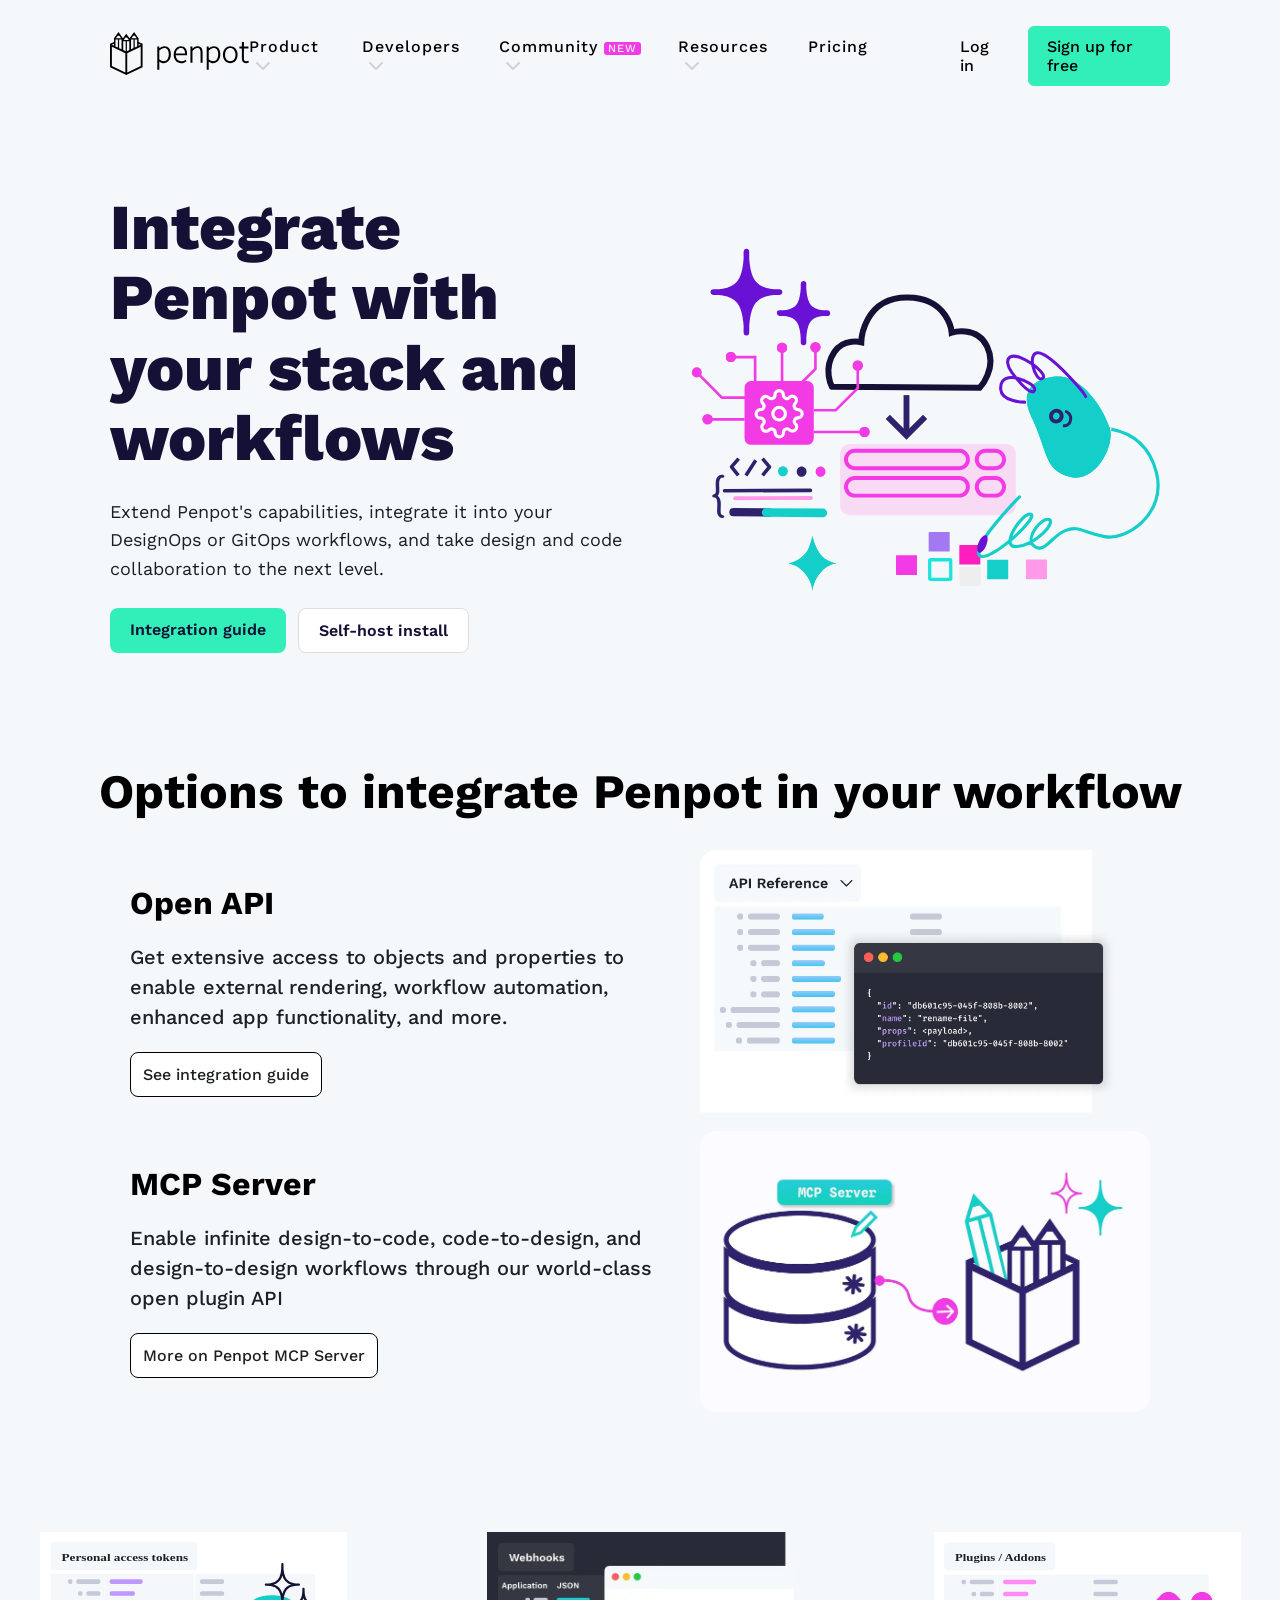
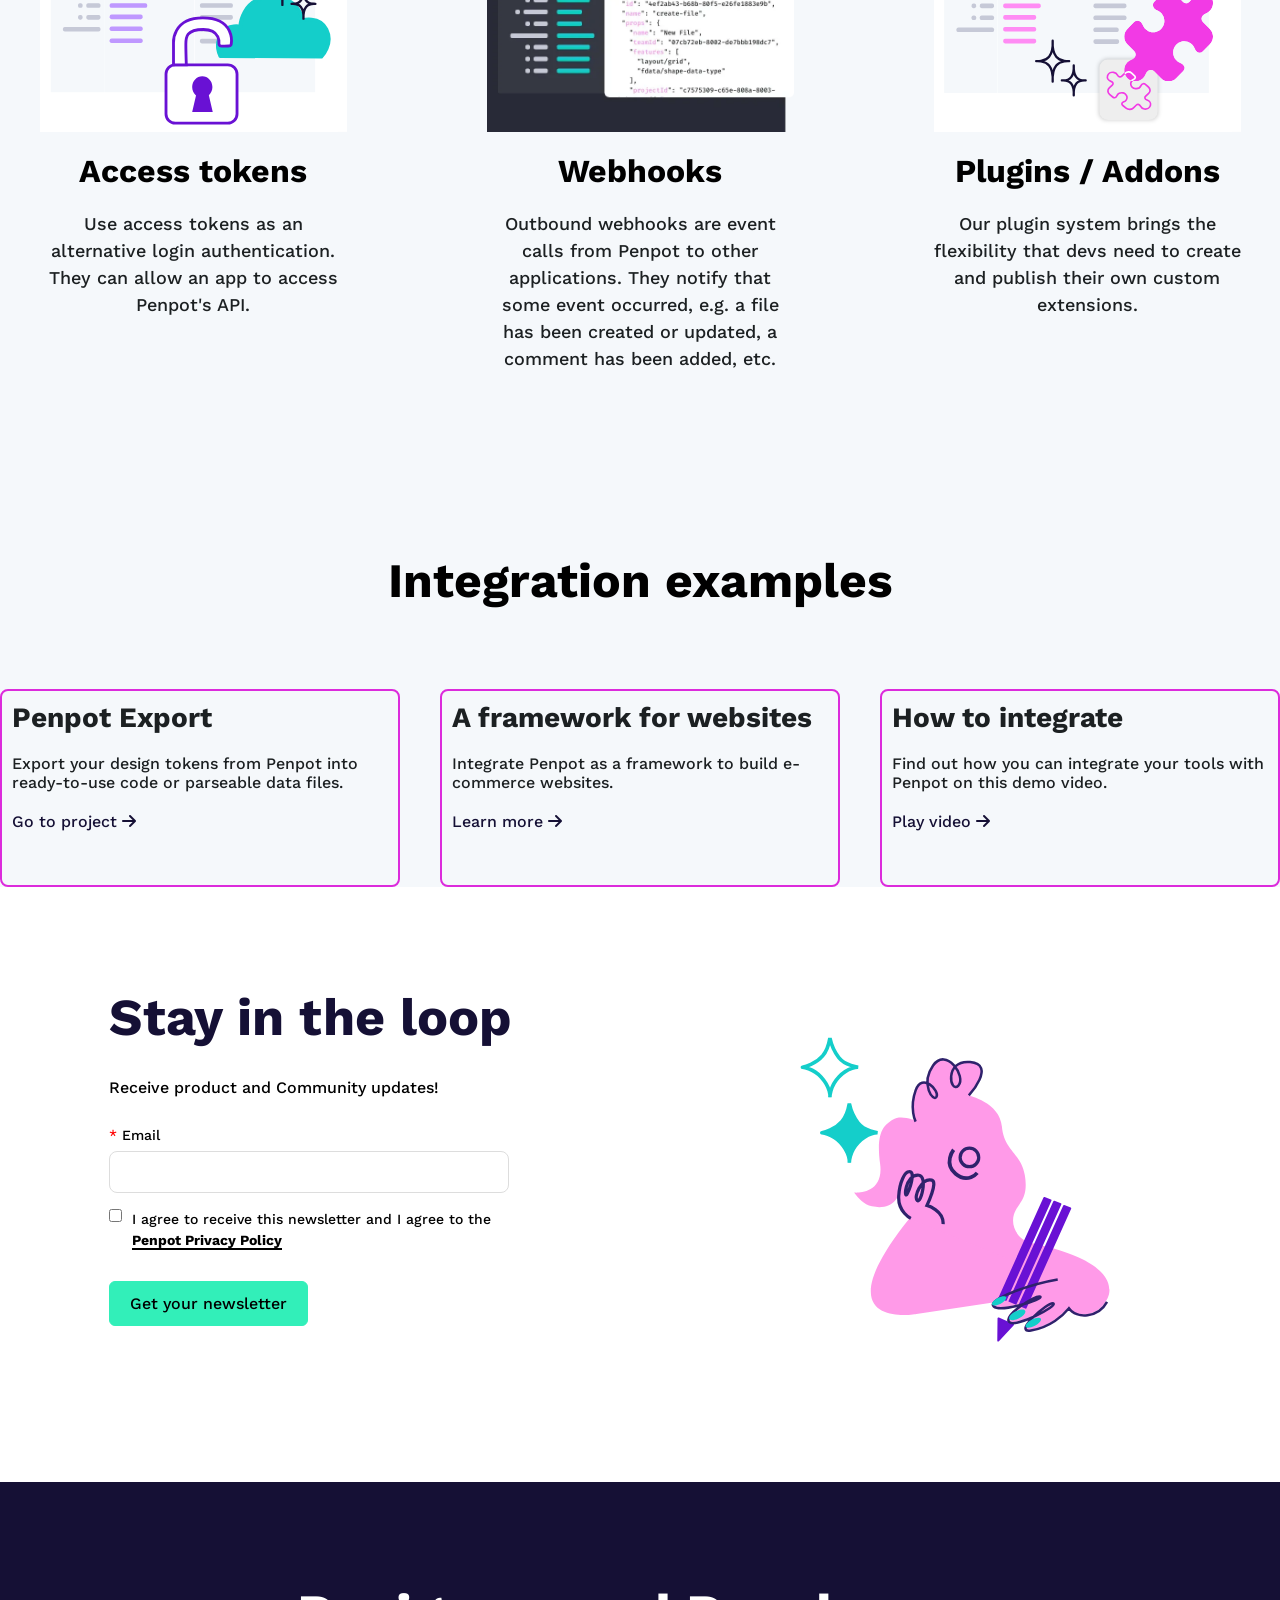
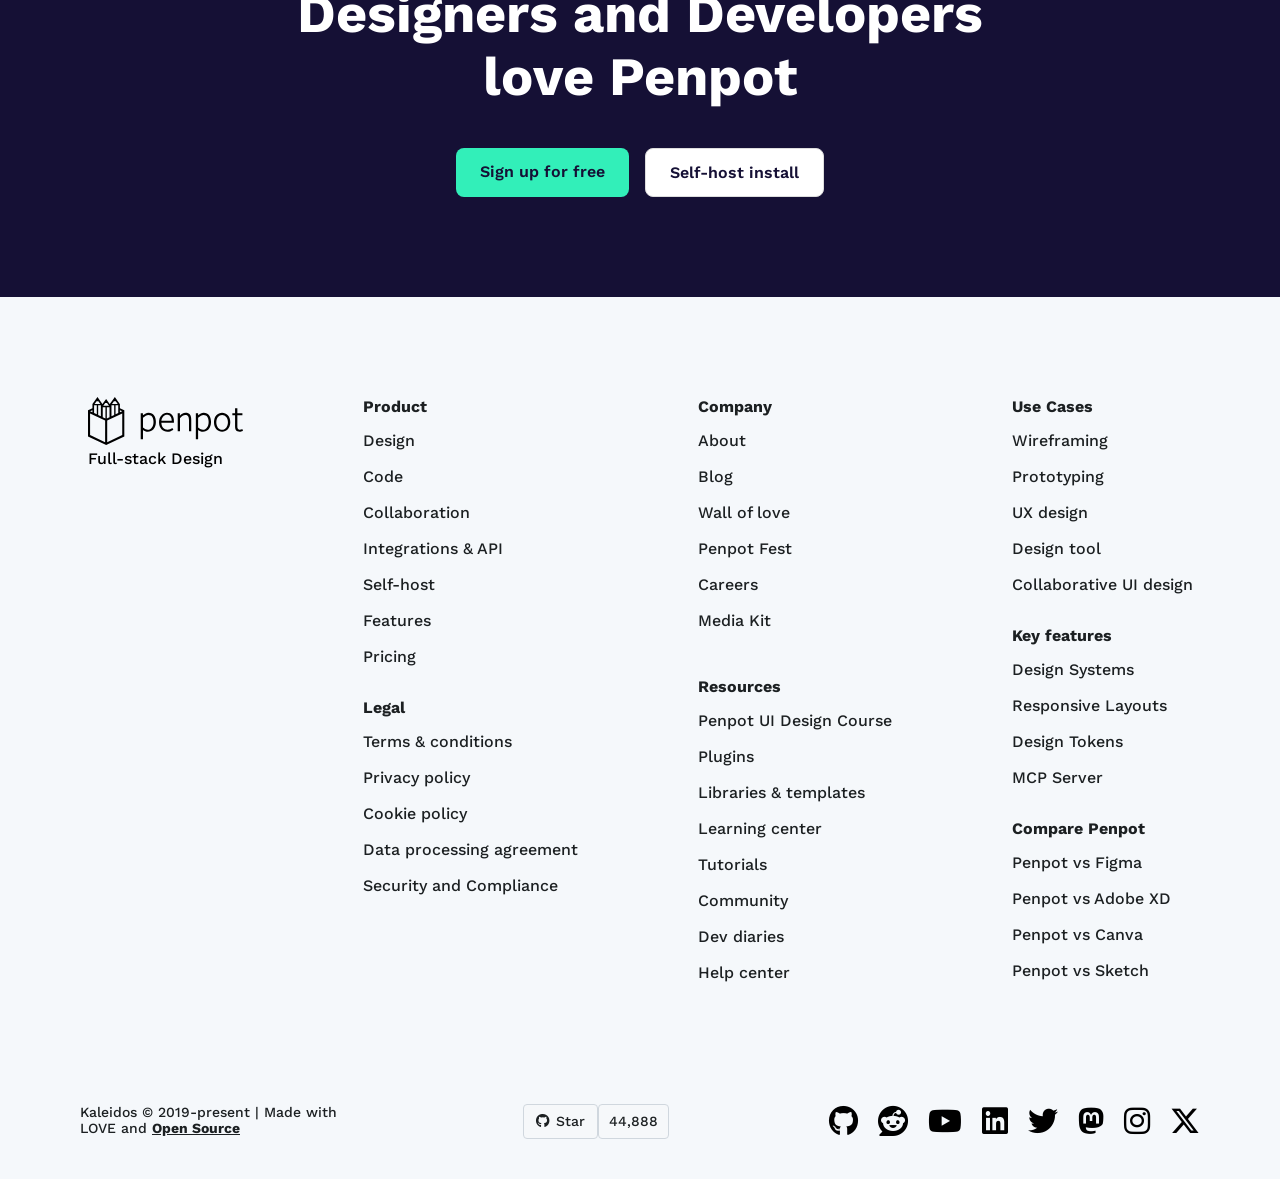
==== commit 8b454b39: "fix/RBEK-434: rm duplicate twitter" ====
--- a/index2.html
+++ b/index2.html
@@ -302,7 +302,6 @@
                     <a href=""><i class="fa-brands fa-mastodon"></i></a>
                     <a href=""><i class="fa-brands fa-instagram"></i></a>
                     <a href=""><i class="fa-brands fa-x-twitter"></i></a>
-                    <a href=""><i class="fa-brands fa-x-twitter"></i></a>
                 </div>
             </div>
 
@@ -334,6 +333,10 @@
             <a href="">Community Space</a>
             <a href="">Wall of love</a>
             <a href="">Blog</a>
+            <a href="">Blog</a>
+            <a href="">Blog</a>
+            <a href="">Penpot Fest</a>
+            <a href="">Penpot Fest</a>
             <a href="">Penpot Fest</a>
             <a href="">Ambassador Program</a>
         </div>
